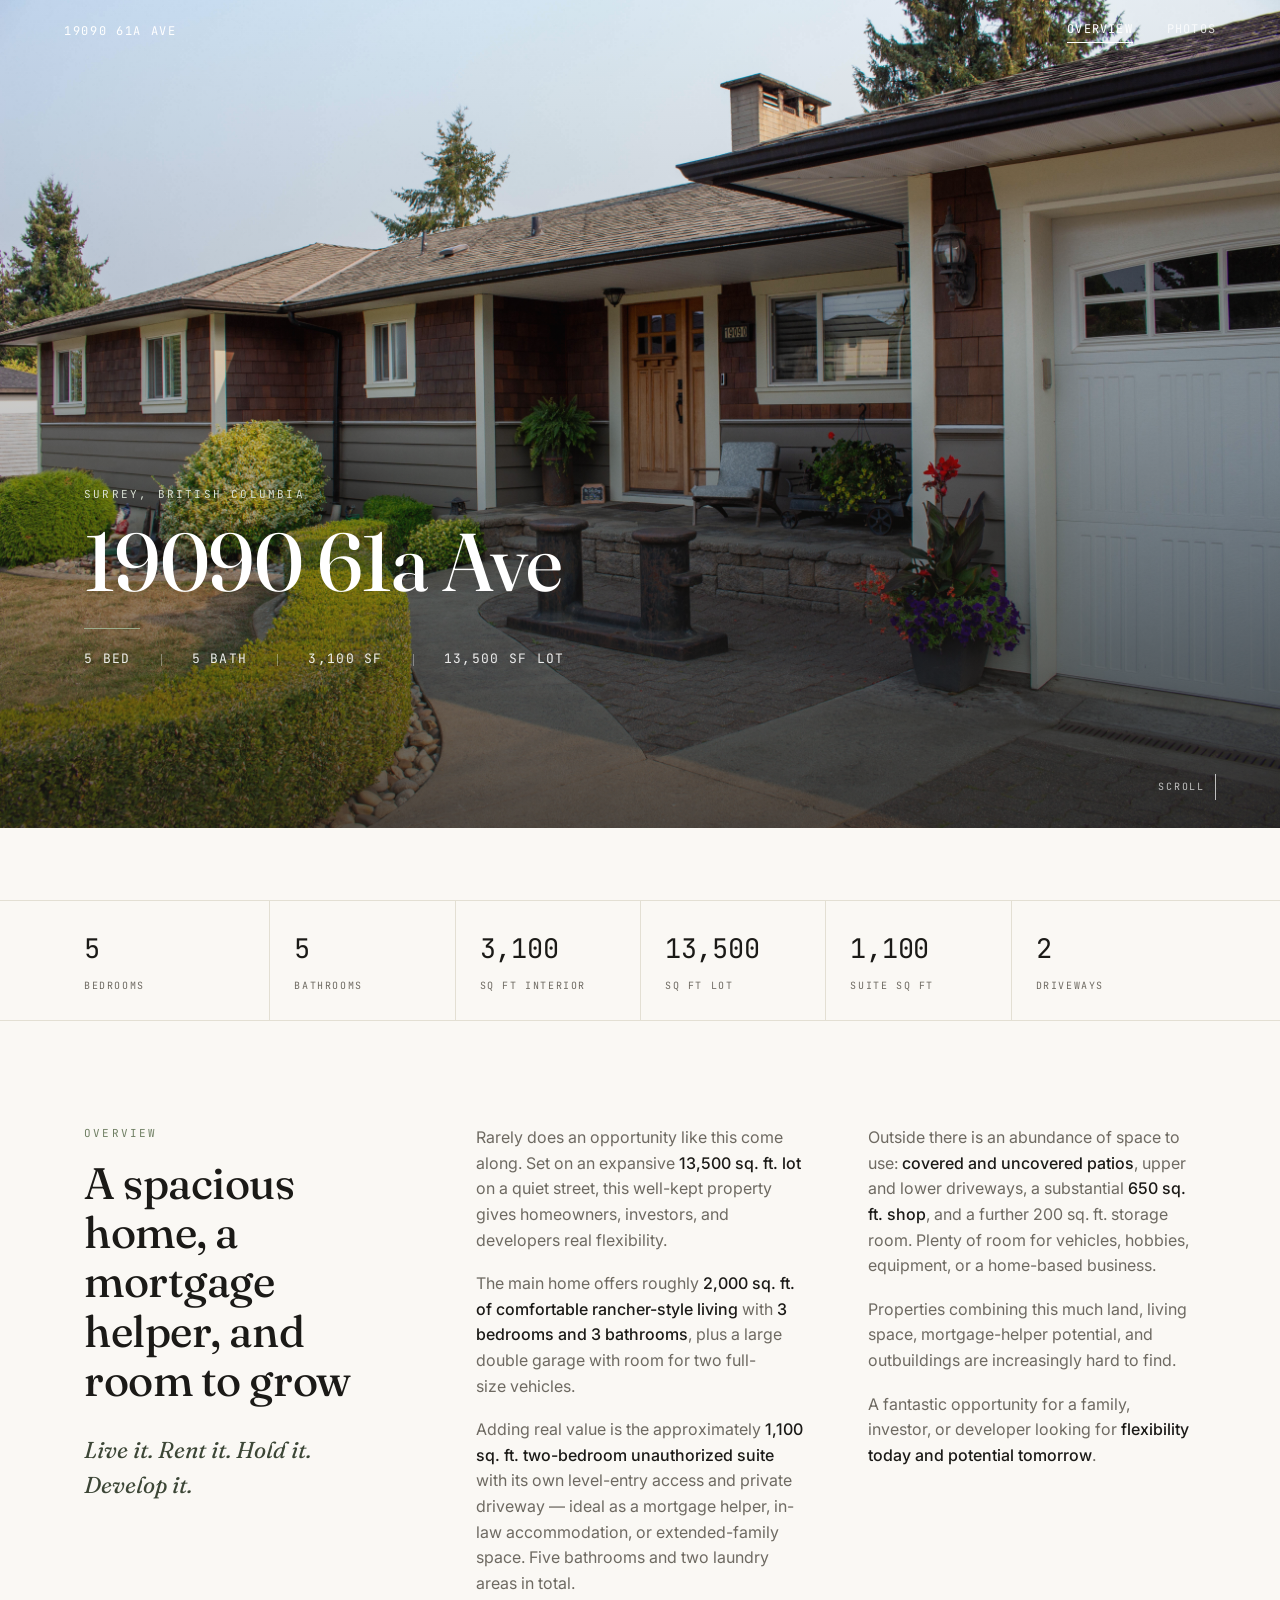
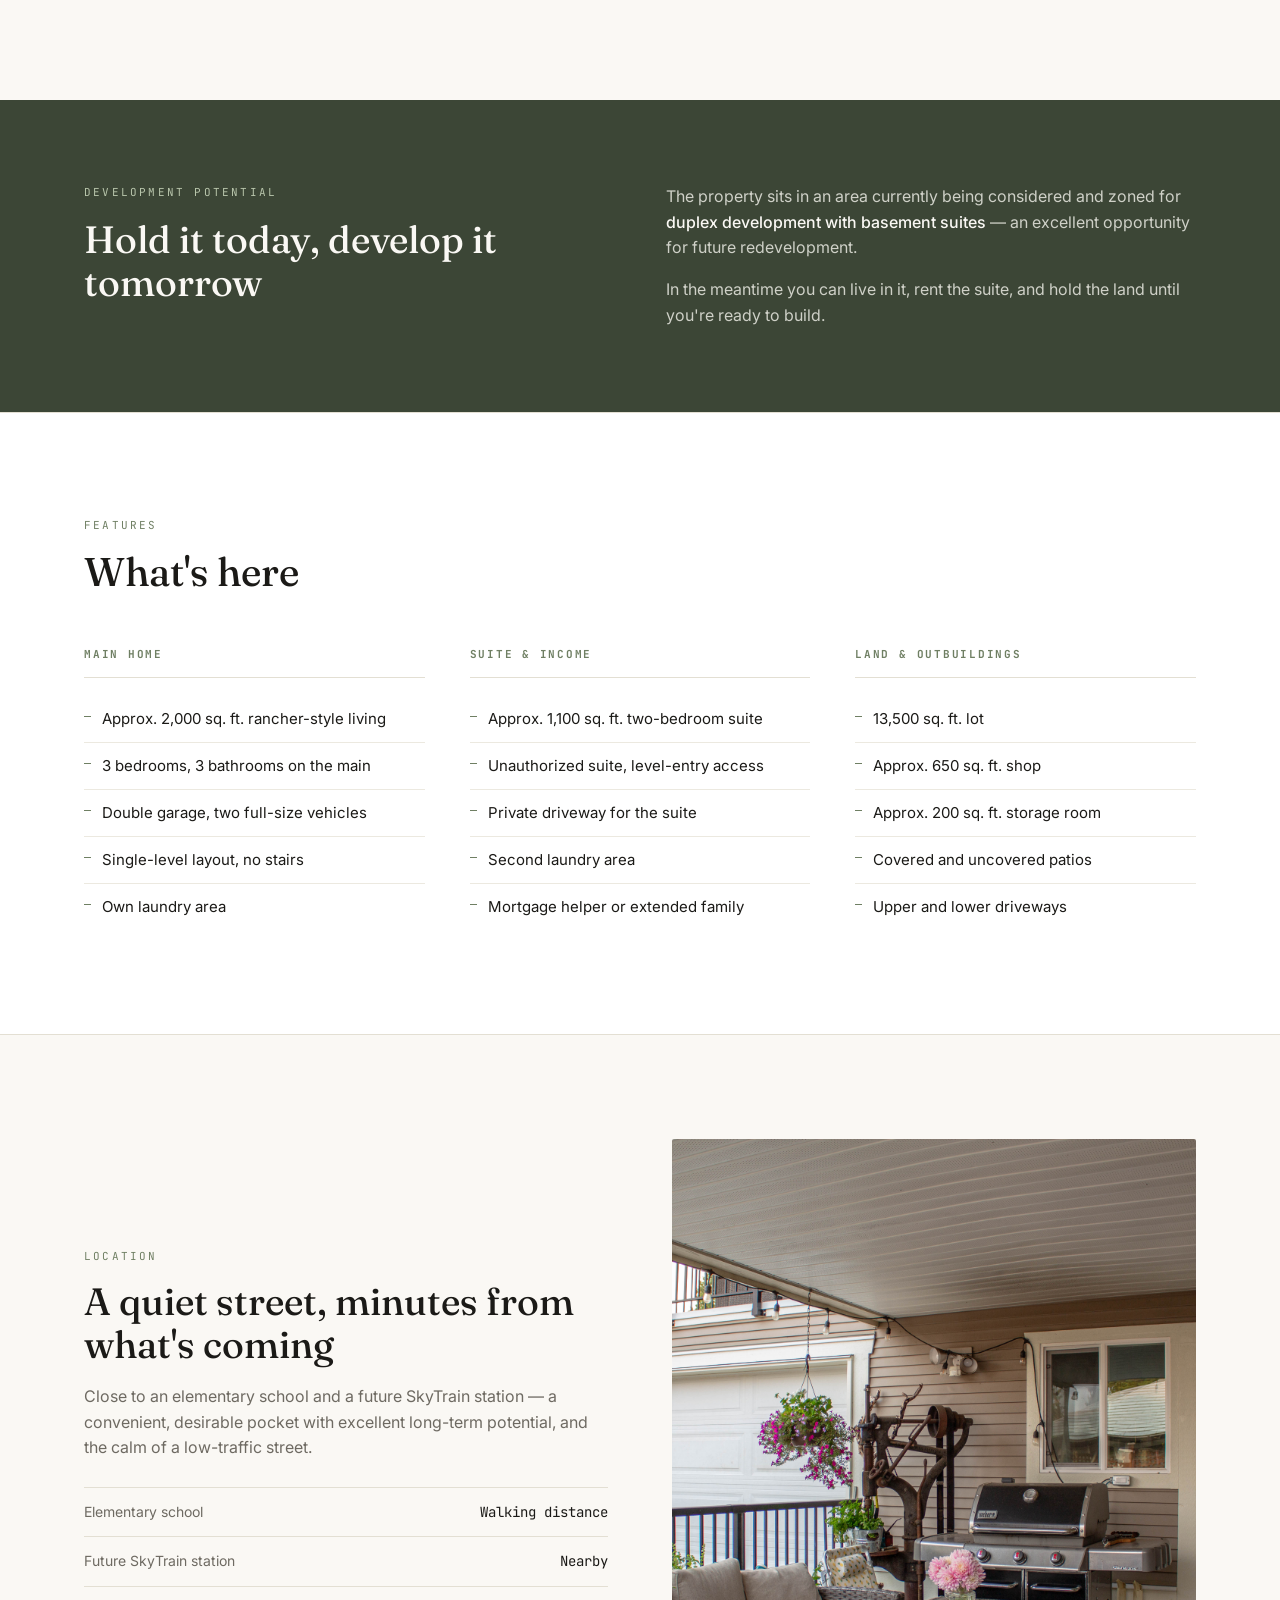
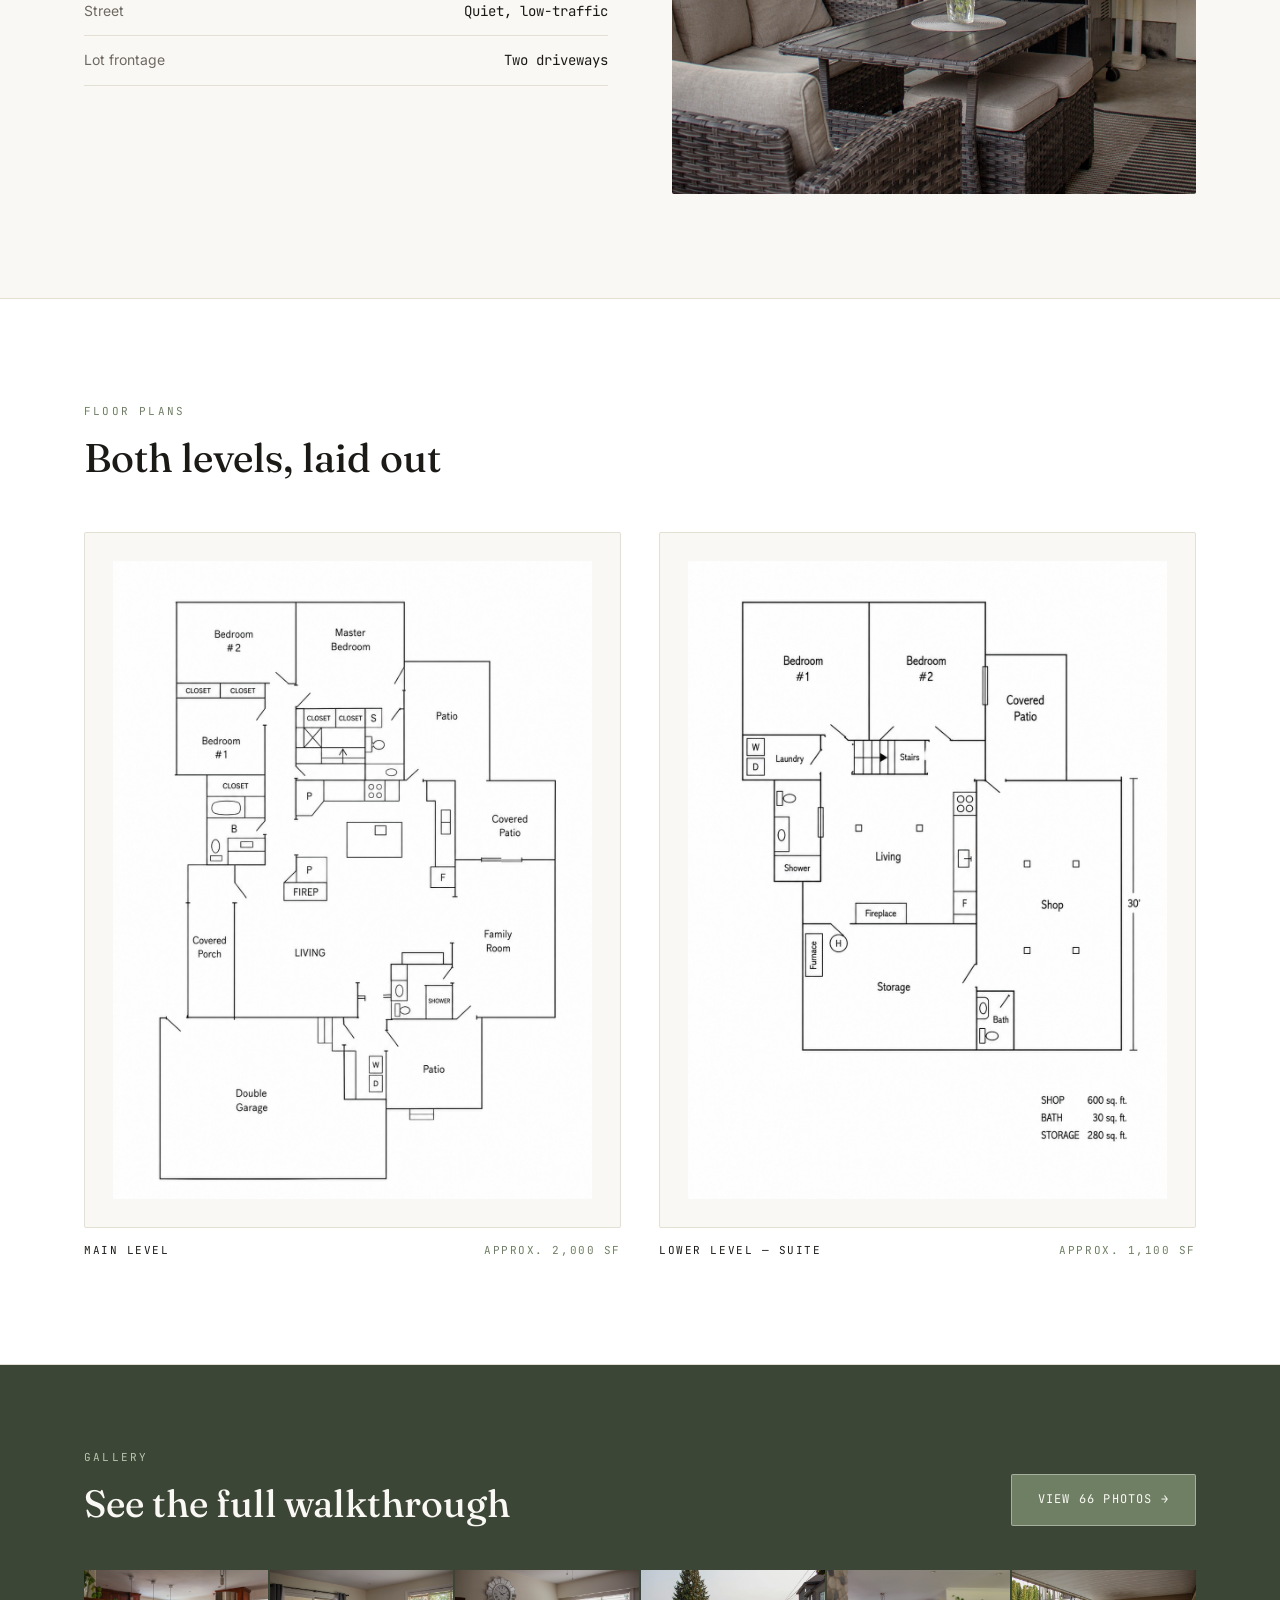
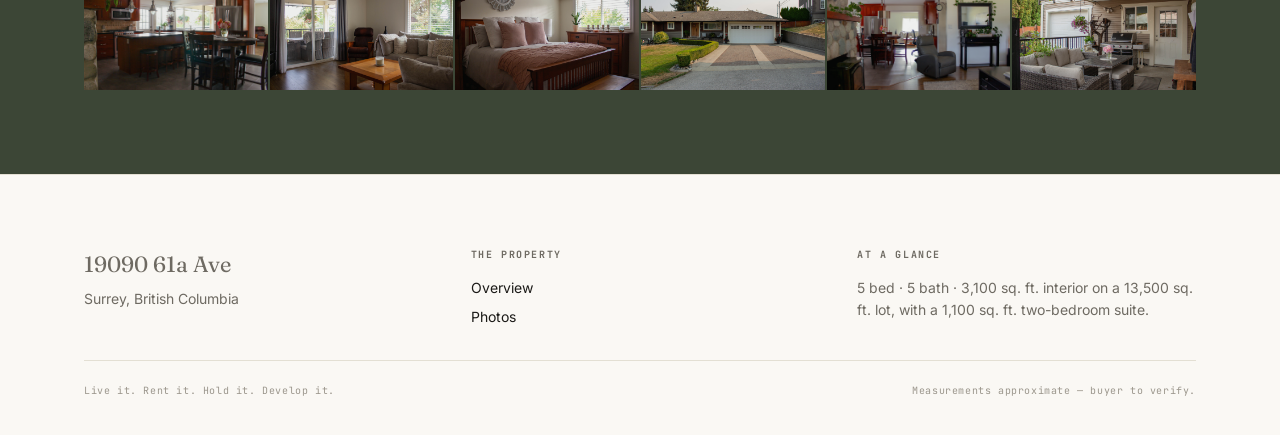
==== index.html @ 5d1fa226 "test" ====
<!doctype html>
<html lang="en">
  <head>
    <meta charset="UTF-8" />
    <meta name="viewport" content="width=device-width, initial-scale=1.0" />
    <title>19090 61a Ave — Surrey, BC</title>
    <meta
      name="description"
      content="Spacious 5 bed, 5 bath home with a 1,100 sq. ft. two-bedroom suite on a 13,500 sq. ft. lot in Surrey, BC."
    />
    <link rel="preconnect" href="https://fonts.googleapis.com" />
    <link rel="preconnect" href="https://fonts.gstatic.com" crossorigin />
    <link
      href="https://fonts.googleapis.com/css2?family=Fraunces:ital,opsz,wght@0,9..144,400;0,9..144,460;0,9..144,500;1,9..144,400&family=Inter:wght@400;500;600&family=JetBrains+Mono:wght@400;500&display=swap"
      rel="stylesheet"
    />
    <link rel="stylesheet" href="styles.css" />
  </head>
  <body>
    <header class="site-header" id="siteHeader">
      <a href="index.html" class="mark">19090 61A Ave</a>
      <nav class="site-nav">
        <a href="index.html" class="current">Overview</a>
        <a href="photos.html">Photos</a>
      </nav>
    </header>

    <section class="hero">
      <img
        src="images/hero.jpg"
        alt="Front exterior of 4128 Aspenwood Terrace at dusk"
      />
      <div class="hero-content">
        <div class="hero-eyebrow">Surrey, British Columbia</div>
        <h1>19090 61a Ave</h1>
        <div class="hero-rule"></div>
        <div class="hero-meta">
          <span>5 Bed</span>
          <span class="rule"></span>
          <span>5 Bath</span>
          <span class="rule"></span>
          <span>3,100 SF</span>
          <span class="rule"></span>
          <span>13,500 SF Lot</span>
        </div>
      </div>
      <div class="hero-scroll">
        <span>Scroll</span><span class="line"></span>
      </div>
    </section>

    <div class="spec-strip">
      <div class="wrap">
        <div class="spec">
          <span class="num">5</span><span class="lbl">Bedrooms</span>
        </div>
        <div class="spec">
          <span class="num">5</span><span class="lbl">Bathrooms</span>
        </div>
        <div class="spec">
          <span class="num">3,100</span
          ><span class="lbl">Sq&nbsp;Ft&nbsp;Interior</span>
        </div>
        <div class="spec">
          <span class="num">13,500</span
          ><span class="lbl">Sq&nbsp;Ft&nbsp;Lot</span>
        </div>
        <div class="spec">
          <span class="num">1,100</span
          ><span class="lbl">Suite&nbsp;Sq&nbsp;Ft</span>
        </div>
        <div class="spec">
          <span class="num">2</span><span class="lbl">Driveways</span>
        </div>
      </div>
    </div>

    <section>
      <div class="wrap">
        <div class="overview-grid">
          <div>
            <div class="eyebrow">Overview</div>
            <h2>A spacious home, a mortgage helper, and room to grow</h2>
            <p class="lede">Live it. Rent it. Hold it. Develop it.</p>
          </div>
          <div>
            <p>
              Rarely does an opportunity like this come along. Set on an
              expansive <strong>13,500 sq. ft. lot</strong> on a quiet street,
              this well-kept property gives homeowners, investors, and
              developers real flexibility.
            </p>
            <p>
              The main home offers roughly
              <strong>2,000 sq. ft. of comfortable rancher-style living</strong>
              with <strong>3 bedrooms and 3 bathrooms</strong>, plus a large
              double garage with room for two full-size vehicles.
            </p>
            <p>
              Adding real value is the approximately
              <strong>1,100 sq. ft. two-bedroom unauthorized suite</strong> with
              its own level-entry access and private driveway — ideal as a
              mortgage helper, in-law accommodation, or extended-family space.
              Five bathrooms and two laundry areas in total.
            </p>
          </div>
          <div>
            <p>
              Outside there is an abundance of space to use:
              <strong>covered and uncovered patios</strong>, upper and lower
              driveways, a substantial <strong>650 sq. ft. shop</strong>, and a
              further 200 sq. ft. storage room. Plenty of room for vehicles,
              hobbies, equipment, or a home-based business.
            </p>
            <p>
              Properties combining this much land, living space, mortgage-helper
              potential, and outbuildings are increasingly hard to find.
            </p>
            <p>
              A fantastic opportunity for a family, investor, or developer
              looking for
              <strong>flexibility today and potential tomorrow</strong>.
            </p>
          </div>
        </div>
      </div>
    </section>

    <section class="band tight">
      <div class="wrap">
        <div class="band-grid">
          <div>
            <div class="eyebrow">Development Potential</div>
            <h2>Hold it today, develop it tomorrow</h2>
          </div>
          <div>
            <p>
              The property sits in an area currently being considered and zoned
              for <strong>duplex development with basement suites</strong> — an
              excellent opportunity for future redevelopment.
            </p>
            <p>
              In the meantime you can live in it, rent the suite, and hold the
              land until you're ready to build.
            </p>
          </div>
        </div>
      </div>
    </section>

    <section class="rule-section">
      <div class="wrap">
        <div class="section-head">
          <div class="eyebrow">Features</div>
          <h2>What's here</h2>
        </div>
        <div class="feature-groups">
          <div class="feature-group">
            <h3>Main Home</h3>
            <ul>
              <li>Approx. 2,000 sq. ft. rancher-style living</li>
              <li>3 bedrooms, 3 bathrooms on the main</li>
              <li>Double garage, two full-size vehicles</li>
              <li>Single-level layout, no stairs</li>
              <li>Own laundry area</li>
            </ul>
          </div>
          <div class="feature-group">
            <h3>Suite &amp; Income</h3>
            <ul>
              <li>Approx. 1,100 sq. ft. two-bedroom suite</li>
              <li>Unauthorized suite, level-entry access</li>
              <li>Private driveway for the suite</li>
              <li>Second laundry area</li>
              <li>Mortgage helper or extended family</li>
            </ul>
          </div>
          <div class="feature-group">
            <h3>Land &amp; Outbuildings</h3>
            <ul>
              <li>13,500 sq. ft. lot</li>
              <li>Approx. 650 sq. ft. shop</li>
              <li>Approx. 200 sq. ft. storage room</li>
              <li>Covered and uncovered patios</li>
              <li>Upper and lower driveways</li>
            </ul>
          </div>
        </div>
      </div>
    </section>

    <section>
      <div class="wrap">
        <div class="location">
          <div>
            <div class="eyebrow">Location</div>
            <h2>A quiet street, minutes from what's coming</h2>
            <p>
              Close to an elementary school and a future SkyTrain station — a
              convenient, desirable pocket with excellent long-term potential,
              and the calm of a low-traffic street.
            </p>
            <div class="location-facts">
              <div class="row">
                <span>Elementary school</span><span>Walking distance</span>
              </div>
              <div class="row">
                <span>Future SkyTrain station</span><span>Nearby</span>
              </div>
              <div class="row">
                <span>Street</span><span>Quiet, low-traffic</span>
              </div>
              <div class="row">
                <span>Lot frontage</span><span>Two driveways</span>
              </div>
            </div>
          </div>
          <div class="location-image">
            <img
              src="images/backyard.jpg"
              alt="Backyard and deck at 4128 Aspenwood Terrace"
            />
          </div>
        </div>
      </div>
    </section>

    <section class="rule-section">
      <div class="wrap">
        <div class="section-head">
          <div class="eyebrow">Floor Plans</div>
          <h2>Both levels, laid out</h2>
        </div>
        <div class="plan-grid">
          <a href="images/main-floor-plan.png" class="plan-card">
            <div class="sheet">
              <img
                src="images/main-floor-plan.png"
                alt="Main Level Floor Plan"
                loading="lazy"
              />
            </div>
            <div class="meta">
              <span>Main Level</span><span>Approx. 2,000 SF</span>
            </div>
          </a>
          <a href="images/lower-floor-plan.png" class="plan-card">
            <div class="sheet">
              <img
                src="images/lower-floor-plan.png"
                alt="Lower Level Floor Plan"
                loading="lazy"
              />
            </div>
            <div class="meta">
              <span>Lower Level — Suite</span><span>Approx. 1,100 SF</span>
            </div>
          </a>
        </div>
      </div>
    </section>

    <section class="band tight">
      <div class="wrap">
        <div class="teaser-head">
          <div>
            <div class="eyebrow">Gallery</div>
            <h2>See the full walkthrough</h2>
          </div>
          <a href="photos.html" class="btn">View 66 Photos →</a>
        </div>
        <div class="teaser-strip">
          <img src="images/kitchen-01.jpg" alt="Kitchen" loading="lazy" />
          <img src="images/living-01.jpg" alt="Living room" loading="lazy" />
          <img
            src="images/primary-bed.jpg"
            alt="Primary bedroom"
            loading="lazy"
          />
          <img src="images/ext-front.jpg" alt="Front exterior" loading="lazy" />
          <img src="images/dining.jpg" alt="Dining area" loading="lazy" />
          <img src="images/backyard.jpg" alt="Backyard" loading="lazy" />
        </div>
      </div>
    </section>

    <footer class="site-footer">
      <div class="wrap">
        <div class="footer-grid">
          <div>
            <p class="addr">19090 61a Ave</p>
            <p>Surrey, British Columbia</p>
          </div>
          <div>
            <h4>The Property</h4>
            <div class="footer-links">
              <a href="index.html">Overview</a>
              <a href="photos.html">Photos</a>
            </div>
          </div>
          <div>
            <h4>At a glance</h4>
            <p>
              5 bed · 5 bath · 3,100 sq. ft. interior on a 13,500 sq. ft. lot,
              with a 1,100 sq. ft. two-bedroom suite.
            </p>
          </div>
        </div>
        <div class="footer-bottom">
          <span>Live it. Rent it. Hold it. Develop it.</span>
          <span>Measurements approximate — buyer to verify.</span>
        </div>
      </div>
    </footer>

    <script src="script.js"></script>
  </body>
</html>
---- styles.css ----
/* ============================================================
   19090 61A AVE — Surrey, BC
   ============================================================ */

:root {
  --stone:      #FAF8F4;
  --paper:      #FFFFFF;
  --ink:        #1B1A17;
  --graphite:   #6E6A62;
  --graphite-2: #9B968C;
  --sage:       #6F7F63;
  --sage-mid:   #9CAE8E;
  --sage-pale:  #B9C6AC;
  --sage-deep:  #3C4636;
  --line:       #E3DFD3;
  --line-soft:  #ECE9E0;

  --display: 'Fraunces', Georgia, 'Times New Roman', serif;
  --body:    'Inter', -apple-system, BlinkMacSystemFont, 'Segoe UI', sans-serif;
  --mono:    'JetBrains Mono', 'SF Mono', Consolas, monospace;

  --max: 1240px;
  --gutter: clamp(24px, 5vw, 64px);
}

* { box-sizing: border-box; }
html { scroll-behavior: smooth; }

@media (prefers-reduced-motion: reduce) {
  html { scroll-behavior: auto; }
  *, *::before, *::after {
    animation-duration: 0.01ms !important;
    animation-iteration-count: 1 !important;
    transition-duration: 0.01ms !important;
    scroll-behavior: auto !important;
  }
}

body {
  margin: 0;
  background: var(--stone);
  color: var(--ink);
  font-family: var(--body);
  font-size: 16px;
  line-height: 1.6;
  -webkit-font-smoothing: antialiased;
}

a { color: var(--sage-deep); }
a:hover { color: var(--sage); }
img { display: block; max-width: 100%; }
strong { font-weight: 500; color: var(--ink); }

:focus-visible { outline: 2px solid var(--sage); outline-offset: 3px; }

.wrap {
  max-width: var(--max);
  margin: 0 auto;
  padding-left: var(--gutter);
  padding-right: var(--gutter);
}

.eyebrow {
  font-family: var(--mono);
  font-size: 11px;
  letter-spacing: 0.2em;
  text-transform: uppercase;
  color: var(--sage);
}

/* ---------------- Header ---------------- */

.site-header {
  position: fixed;
  top: 0; left: 0; right: 0;
  z-index: 100;
  padding: 20px var(--gutter);
  display: flex;
  align-items: center;
  justify-content: space-between;
  gap: 24px;
  background: transparent;
  border-bottom: 1px solid transparent;
  color: var(--paper);
  transition: background-color 0.3s ease, border-color 0.3s ease, color 0.3s ease, padding 0.3s ease;
}

.site-header.is-scrolled,
.site-header.is-solid {
  background: rgba(250, 248, 244, 0.94);
  backdrop-filter: blur(8px);
  border-bottom-color: var(--line);
  color: var(--ink);
  padding-top: 14px;
  padding-bottom: 14px;
}

.site-header .mark,
.site-nav a {
  font-family: var(--mono);
  font-size: 12px;
  letter-spacing: 0.14em;
  text-transform: uppercase;
  text-decoration: none;
  color: inherit;
}

.site-nav {
  display: flex;
  align-items: center;
  gap: clamp(18px, 3vw, 34px);
}

.site-nav a {
  letter-spacing: 0.1em;
  padding-bottom: 3px;
  border-bottom: 1px solid transparent;
  opacity: 0.78;
}

.site-nav a:hover { opacity: 1; }

.site-nav a.current {
  border-bottom-color: currentColor;
  opacity: 1;
}

/* ---------------- Hero ---------------- */

.hero {
  position: relative;
  height: min(92vh, 900px);
  min-height: 560px;
  display: flex;
  align-items: flex-end;
  overflow: hidden;
  background: var(--line-soft);
}

.hero > img {
  position: absolute;
  inset: 0;
  width: 100%;
  height: 100%;
  object-fit: cover;
}

.hero::after {
  content: "";
  position: absolute;
  inset: 0;
  background: linear-gradient(180deg, rgba(27,26,23,0.04) 0%, rgba(27,26,23,0.16) 42%, rgba(27,26,23,0.74) 100%);
}

.hero-content {
  position: relative;
  z-index: 2;
  width: 100%;
  max-width: var(--max);
  margin: 0 auto;
  padding: 0 var(--gutter) clamp(44px, 6vh, 72px);
  color: var(--paper);
  display: flex;
  flex-direction: column;
  align-items: flex-start;
}

.hero-eyebrow {
  font-family: var(--mono);
  font-size: 11px;
  letter-spacing: 0.2em;
  text-transform: uppercase;
  color: #D7DED1;
  margin-bottom: 18px;
}

.hero h1 {
  font-family: var(--display);
  font-weight: 460;
  font-size: clamp(40px, 6.4vw, 82px);
  line-height: 0.98;
  letter-spacing: -0.015em;
  margin: 0;
  max-width: 14ch;
  text-wrap: balance;
}

.hero-rule {
  width: 56px;
  height: 1px;
  background: var(--sage-mid);
  margin: 26px 0 20px;
}

.hero-meta {
  display: flex;
  flex-wrap: wrap;
  align-items: center;
  gap: clamp(16px, 2.4vw, 30px);
  font-family: var(--mono);
  font-size: 13px;
  letter-spacing: 0.1em;
  text-transform: uppercase;
  color: rgba(255,255,255,0.9);
}

.hero-meta .rule {
  width: 1px;
  height: 12px;
  background: rgba(255,255,255,0.35);
}

.hero-scroll {
  position: absolute;
  right: var(--gutter);
  bottom: 28px;
  z-index: 2;
  color: var(--paper);
  opacity: 0.7;
  font-family: var(--mono);
  font-size: 10px;
  letter-spacing: 0.18em;
  text-transform: uppercase;
  display: flex;
  align-items: center;
  gap: 10px;
}

.hero-scroll .line {
  width: 1px;
  height: 26px;
  background: currentColor;
  animation: dropline 2.2s ease-in-out infinite;
}

@keyframes dropline {
  0%   { transform: scaleY(0); transform-origin: top; }
  50%  { transform: scaleY(1); transform-origin: top; }
  51%  { transform: scaleY(1); transform-origin: bottom; }
  100% { transform: scaleY(0); transform-origin: bottom; }
}

/* ---------------- Spec strip ---------------- */

.spec-strip {
  border-top: 1px solid var(--line);
  border-bottom: 1px solid var(--line);
  background: var(--stone);
  margin-top: clamp(40px, 6vw, 72px);
}

.spec-strip .wrap {
  display: grid;
  grid-template-columns: repeat(6, 1fr);
}

.spec {
  padding: 26px 24px;
  border-left: 1px solid var(--line);
}

.spec:first-child { padding-left: 0; border-left: none; }

.spec .num {
  display: block;
  font-family: var(--mono);
  font-size: clamp(21px, 2.4vw, 27px);
  letter-spacing: -0.01em;
}

.spec .lbl {
  display: block;
  font-family: var(--mono);
  font-size: 10px;
  letter-spacing: 0.16em;
  text-transform: uppercase;
  color: var(--graphite);
  margin-top: 8px;
}

/* ---------------- Sections ---------------- */

section { padding: clamp(64px, 9vw, 104px) 0; }
section.tight { padding: clamp(56px, 7vw, 84px) 0; }

.rule-section {
  background: var(--paper);
  border-top: 1px solid var(--line);
  border-bottom: 1px solid var(--line);
}

.section-head { margin-bottom: clamp(32px, 4vw, 52px); }

.section-head h2 {
  font-family: var(--display);
  font-weight: 460;
  font-size: clamp(26px, 3.2vw, 40px);
  line-height: 1.14;
  margin: 14px 0 0;
  max-width: 22ch;
  text-wrap: balance;
}

/* Overview */

.overview-grid {
  display: grid;
  grid-template-columns: repeat(3, 1fr);
  gap: clamp(32px, 5vw, 72px);
}

.overview-grid h2 {
  font-family: var(--display);
  font-weight: 460;
  font-size: clamp(28px, 3.6vw, 44px);
  line-height: 1.12;
  letter-spacing: -0.01em;
  margin: 16px 0 0;
  max-width: 20ch;
  text-wrap: balance;
}

.overview-grid p {
  color: var(--graphite);
  margin: 0 0 18px;
  text-wrap: pretty;
}

.overview-grid p:last-child { margin-bottom: 0; }

.overview-grid .lede {
  font-family: var(--display);
  font-style: italic;
  font-weight: 400;
  font-size: clamp(19px, 2.1vw, 23px);
  line-height: 1.5;
  color: var(--sage-deep);
  margin: 28px 0 0;
  max-width: 26ch;
}

/* Dark band (development potential / gallery teaser) */

.band {
  background: var(--sage-deep);
  color: #EFEFE8;
}

.band .eyebrow { color: var(--sage-pale); }

.band h2 {
  font-family: var(--display);
  font-weight: 460;
  font-size: clamp(26px, 3.2vw, 38px);
  line-height: 1.14;
  margin: 16px 0 0;
  max-width: 20ch;
  color: var(--stone);
}

.band p {
  margin: 0 0 16px;
  color: rgba(239,239,232,0.82);
  text-wrap: pretty;
}

.band p:last-child { margin-bottom: 0; }

.band strong { color: var(--stone); }

.band-grid {
  display: grid;
  grid-template-columns: repeat(2, 1fr);
  gap: clamp(28px, 4vw, 64px);
  align-items: start;
}

/* Features */

.feature-groups {
  display: grid;
  grid-template-columns: repeat(3, 1fr);
  gap: clamp(28px, 3.5vw, 52px);
}

.feature-group h3 {
  font-family: var(--mono);
  font-size: 11px;
  letter-spacing: 0.16em;
  text-transform: uppercase;
  color: var(--sage);
  margin: 0 0 18px;
  padding-bottom: 14px;
  border-bottom: 1px solid var(--line);
}

.feature-group ul { list-style: none; margin: 0; padding: 0; }

.feature-group li {
  position: relative;
  padding: 11px 0 11px 18px;
  border-bottom: 1px solid var(--line-soft);
  font-size: 15px;
}

.feature-group li:last-child { border-bottom: none; }

.feature-group li::before {
  content: "";
  position: absolute;
  left: 0;
  top: 20px;
  width: 7px;
  height: 1px;
  background: var(--sage);
}

/* Location */

.location {
  display: grid;
  grid-template-columns: repeat(2, 1fr);
  gap: clamp(32px, 5vw, 64px);
  align-items: center;
}

.location h2 {
  font-family: var(--display);
  font-weight: 460;
  font-size: clamp(26px, 3.2vw, 38px);
  line-height: 1.14;
  margin: 14px 0 18px;
  max-width: 22ch;
}

.location p { color: var(--graphite); margin: 0; text-wrap: pretty; }

.location-facts {
  border-top: 1px solid var(--line);
  margin-top: 26px;
}

.location-facts .row {
  display: flex;
  justify-content: space-between;
  gap: 16px;
  padding: 13px 0;
  border-bottom: 1px solid var(--line);
  font-size: 14px;
}

.location-facts .row span:first-child { color: var(--graphite); }
.location-facts .row span:last-child { font-family: var(--mono); }

.location-image {
  aspect-ratio: 4 / 5;
  overflow: hidden;
  border-radius: 2px;
  background: var(--line-soft);
}

.location-image img { width: 100%; height: 100%; object-fit: cover; }

.map-block {
  margin-top: clamp(32px, 4vw, 56px);
  border: 1px solid var(--line);
  border-radius: 2px;
  overflow: hidden;
  background: var(--line-soft);
}

.map-block .map-frame { aspect-ratio: 21 / 9; }
.map-block img { width: 100%; height: 100%; object-fit: cover; }

.map-block .cap {
  background: var(--stone);
  border-top: 1px solid var(--line);
  padding: 14px 18px;
  font-family: var(--mono);
  font-size: 10px;
  letter-spacing: 0.16em;
  text-transform: uppercase;
  color: var(--graphite);
}

/* Floor plans */

.plan-grid {
  display: grid;
  grid-template-columns: repeat(2, 1fr);
  gap: clamp(20px, 3vw, 40px);
}

.plan-card { text-decoration: none; color: inherit; display: block; }

.plan-card .sheet {
  border: 1px solid var(--line);
  border-radius: 2px;
  background: var(--stone);
  padding: clamp(16px, 2.5vw, 28px);
  transition: border-color 0.2s ease;
}

.plan-card:hover .sheet { border-color: var(--sage); }

.plan-card .meta {
  display: flex;
  justify-content: space-between;
  align-items: baseline;
  gap: 12px;
  margin-top: 14px;
  font-family: var(--mono);
  font-size: 11px;
  letter-spacing: 0.14em;
  text-transform: uppercase;
}

.plan-card .meta span:last-child { color: var(--sage); }

/* Gallery teaser */

.teaser-head {
  display: flex;
  justify-content: space-between;
  align-items: flex-end;
  gap: 32px;
  flex-wrap: wrap;
}

.btn {
  display: inline-flex;
  align-items: center;
  gap: 10px;
  font-family: var(--mono);
  font-size: 12px;
  letter-spacing: 0.1em;
  text-transform: uppercase;
  text-decoration: none;
  color: var(--stone);
  background: var(--sage);
  padding: 15px 26px;
  border-radius: 2px;
  border: 1px solid rgba(250,248,244,0.4);
  transition: background-color 0.2s ease;
  white-space: nowrap;
}

.btn:hover { background: transparent; color: var(--stone); }

.teaser-strip {
  display: grid;
  grid-template-columns: repeat(6, 1fr);
  gap: 2px;
  margin-top: clamp(28px, 4vw, 44px);
}

.teaser-strip img {
  width: 100%;
  height: 120px;
  object-fit: cover;
  opacity: 0.92;
  background: #2F3A2A;
}

/* ---------------- Footer ---------------- */

.site-footer { padding: clamp(48px, 6vw, 72px) 0 36px; border-top: 1px solid var(--line); }

.footer-grid {
  display: grid;
  grid-template-columns: repeat(3, 1fr);
  gap: clamp(24px, 4vw, 48px);
  padding-bottom: 32px;
}

.footer-grid .addr {
  font-family: var(--display);
  font-size: 22px;
  margin: 0 0 6px;
}

.footer-grid h4 {
  font-family: var(--mono);
  font-size: 10px;
  letter-spacing: 0.16em;
  text-transform: uppercase;
  color: var(--graphite);
  margin: 0 0 14px;
}

.footer-grid p { margin: 0; color: var(--graphite); font-size: 14px; text-wrap: pretty; }

.footer-links { display: flex; flex-direction: column; gap: 7px; font-size: 14px; }
.footer-links a { text-decoration: none; color: var(--ink); }
.footer-links a:hover { color: var(--sage); }

.footer-bottom {
  padding-top: 22px;
  border-top: 1px solid var(--line);
  display: flex;
  justify-content: space-between;
  flex-wrap: wrap;
  gap: 8px;
  font-family: var(--mono);
  font-size: 10px;
  letter-spacing: 0.06em;
  color: var(--graphite-2);
}

/* ============================================================
   Photos page
   ============================================================ */

.photos-hero {
  padding: clamp(120px, 15vh, 168px) 0 clamp(28px, 4vw, 40px);
  border-bottom: 1px solid var(--line);
}

.photos-hero h1 {
  font-family: var(--display);
  font-weight: 460;
  font-size: clamp(30px, 4.4vw, 50px);
  line-height: 1.04;
  letter-spacing: -0.015em;
  margin: 14px 0 0;
}

.photos-hero .count {
  font-family: var(--mono);
  font-size: 12px;
  letter-spacing: 0.1em;
  text-transform: uppercase;
  color: var(--graphite);
  margin-top: 12px;
}

.filter-bar {
  position: sticky;
  top: 49px;
  z-index: 60;
  background: rgba(250, 248, 244, 0.94);
  backdrop-filter: blur(8px);
  border-bottom: 1px solid var(--line);
}

.filters {
  display: flex;
  gap: 10px;
  flex-wrap: wrap;
  padding: 18px 0;
}

.filter-btn {
  display: inline-flex;
  gap: 8px;
  font-family: var(--mono);
  font-size: 11px;
  letter-spacing: 0.12em;
  text-transform: uppercase;
  background: none;
  border: 1px solid var(--line);
  color: var(--graphite);
  padding: 10px 16px;
  border-radius: 2px;
  cursor: pointer;
  transition: all 0.15s ease;
}

.filter-btn span { opacity: 0.55; }
.filter-btn:hover { border-color: var(--sage); color: var(--ink); }

.filter-btn.active {
  background: var(--sage);
  border-color: var(--sage);
  color: var(--stone);
}

.gallery { padding: clamp(28px, 4vw, 44px) 0 clamp(72px, 10vw, 110px); }

.gallery-grid {
  display: grid;
  grid-template-columns: repeat(4, 1fr);
  grid-auto-rows: 220px;
  grid-auto-flow: dense;
  gap: 6px;
}

.gallery-item {
  position: relative;
  overflow: hidden;
  cursor: zoom-in;
  background: var(--line-soft);
  display: block;
}

.gallery-item.span-2-1 { grid-column: span 2; }
.gallery-item.span-2-2 { grid-column: span 2; grid-row: span 2; }

.gallery-item img {
  width: 100%;
  height: 100%;
  object-fit: cover;
  transition: transform 0.5s ease;
}

.gallery-item:hover img { transform: scale(1.045); }

.gallery-item .cap {
  position: absolute;
  left: 0; right: 0; bottom: 0;
  padding: 14px 16px;
  font-family: var(--mono);
  font-size: 10px;
  letter-spacing: 0.1em;
  text-transform: uppercase;
  color: #F4F2EC;
  background: linear-gradient(0deg, rgba(27,26,23,0.66), rgba(27,26,23,0));
  opacity: 0;
  transition: opacity 0.25s ease;
}

.gallery-item:hover .cap { opacity: 1; }
.gallery-item.is-hidden { display: none; }

/* Lightbox */

.lightbox {
  position: fixed;
  inset: 0;
  z-index: 200;
  background: rgba(27, 26, 23, 0.96);
  display: none;
  align-items: center;
  justify-content: center;
  padding: clamp(20px, 5vw, 56px);
}

.lightbox.open { display: flex; }

.lightbox img {
  max-width: min(1100px, 100%);
  max-height: 78vh;
  object-fit: contain;
}

.lightbox-cap {
  position: absolute;
  bottom: 30px;
  left: 0; right: 0;
  text-align: center;
  font-family: var(--mono);
  font-size: 11px;
  letter-spacing: 0.12em;
  text-transform: uppercase;
  color: #D7D3C7;
  pointer-events: none;
}

.lightbox-cap .counter { opacity: 0.5; }

.lightbox-close,
.lightbox-prev,
.lightbox-next {
  position: absolute;
  background: none;
  border: 1px solid rgba(255,255,255,0.25);
  color: #F4F2EC;
  cursor: pointer;
  border-radius: 2px;
  font-family: var(--mono);
}

.lightbox-close {
  top: 22px;
  right: var(--gutter);
  padding: 10px 14px;
  font-size: 11px;
  letter-spacing: 0.1em;
  text-transform: uppercase;
}

.lightbox-prev,
.lightbox-next {
  top: 50%;
  transform: translateY(-50%);
  padding: 12px 15px;
  font-size: 14px;
}

.lightbox-prev { left: clamp(12px, 3vw, 40px); }
.lightbox-next { right: clamp(12px, 3vw, 40px); }

.lightbox-close:hover,
.lightbox-prev:hover,
.lightbox-next:hover { border-color: var(--sage); color: var(--sage-mid); }

/* ---------------- Responsive ---------------- */

@media (max-width: 1000px) {
  .overview-grid { grid-template-columns: repeat(2, 1fr); }
  .spec-strip .wrap { grid-template-columns: repeat(3, 1fr); }
  .spec { border-top: 1px solid var(--line); }
  .spec:nth-child(-n+3) { border-top: none; }
  .spec:nth-child(3n+1) { border-left: none; padding-left: 0; }
  .gallery-grid { grid-template-columns: repeat(3, 1fr); grid-auto-rows: 200px; }
}

@media (max-width: 760px) {
  .overview-grid,
  .band-grid,
  .location,
  .feature-groups,
  .plan-grid,
  .footer-grid { grid-template-columns: 1fr; }
  .overview-grid { gap: 28px; }
  .location-image { order: -1; aspect-ratio: 16 / 10; }
  .teaser-strip { grid-template-columns: repeat(3, 1fr); }
  .gallery-grid { grid-template-columns: repeat(2, 1fr); grid-auto-rows: 170px; }
  .gallery-item.span-2-2 { grid-row: span 1; }
  .gallery-item .cap { opacity: 1; }
  .hero { height: 82vh; }
}

@media (max-width: 520px) {
  .spec-strip .wrap { grid-template-columns: repeat(2, 1fr); }
  .spec { padding: 20px 16px; }
  .spec:nth-child(3n+1) { border-left: 1px solid var(--line); padding-left: 16px; }
  .spec:nth-child(2n+1) { border-left: none; padding-left: 0; }
  .spec:nth-child(-n+2) { border-top: none; }
  .spec:nth-child(3) { border-top: 1px solid var(--line); }
  .gallery-grid { grid-auto-rows: 140px; }
  .hero-scroll { display: none; }
}
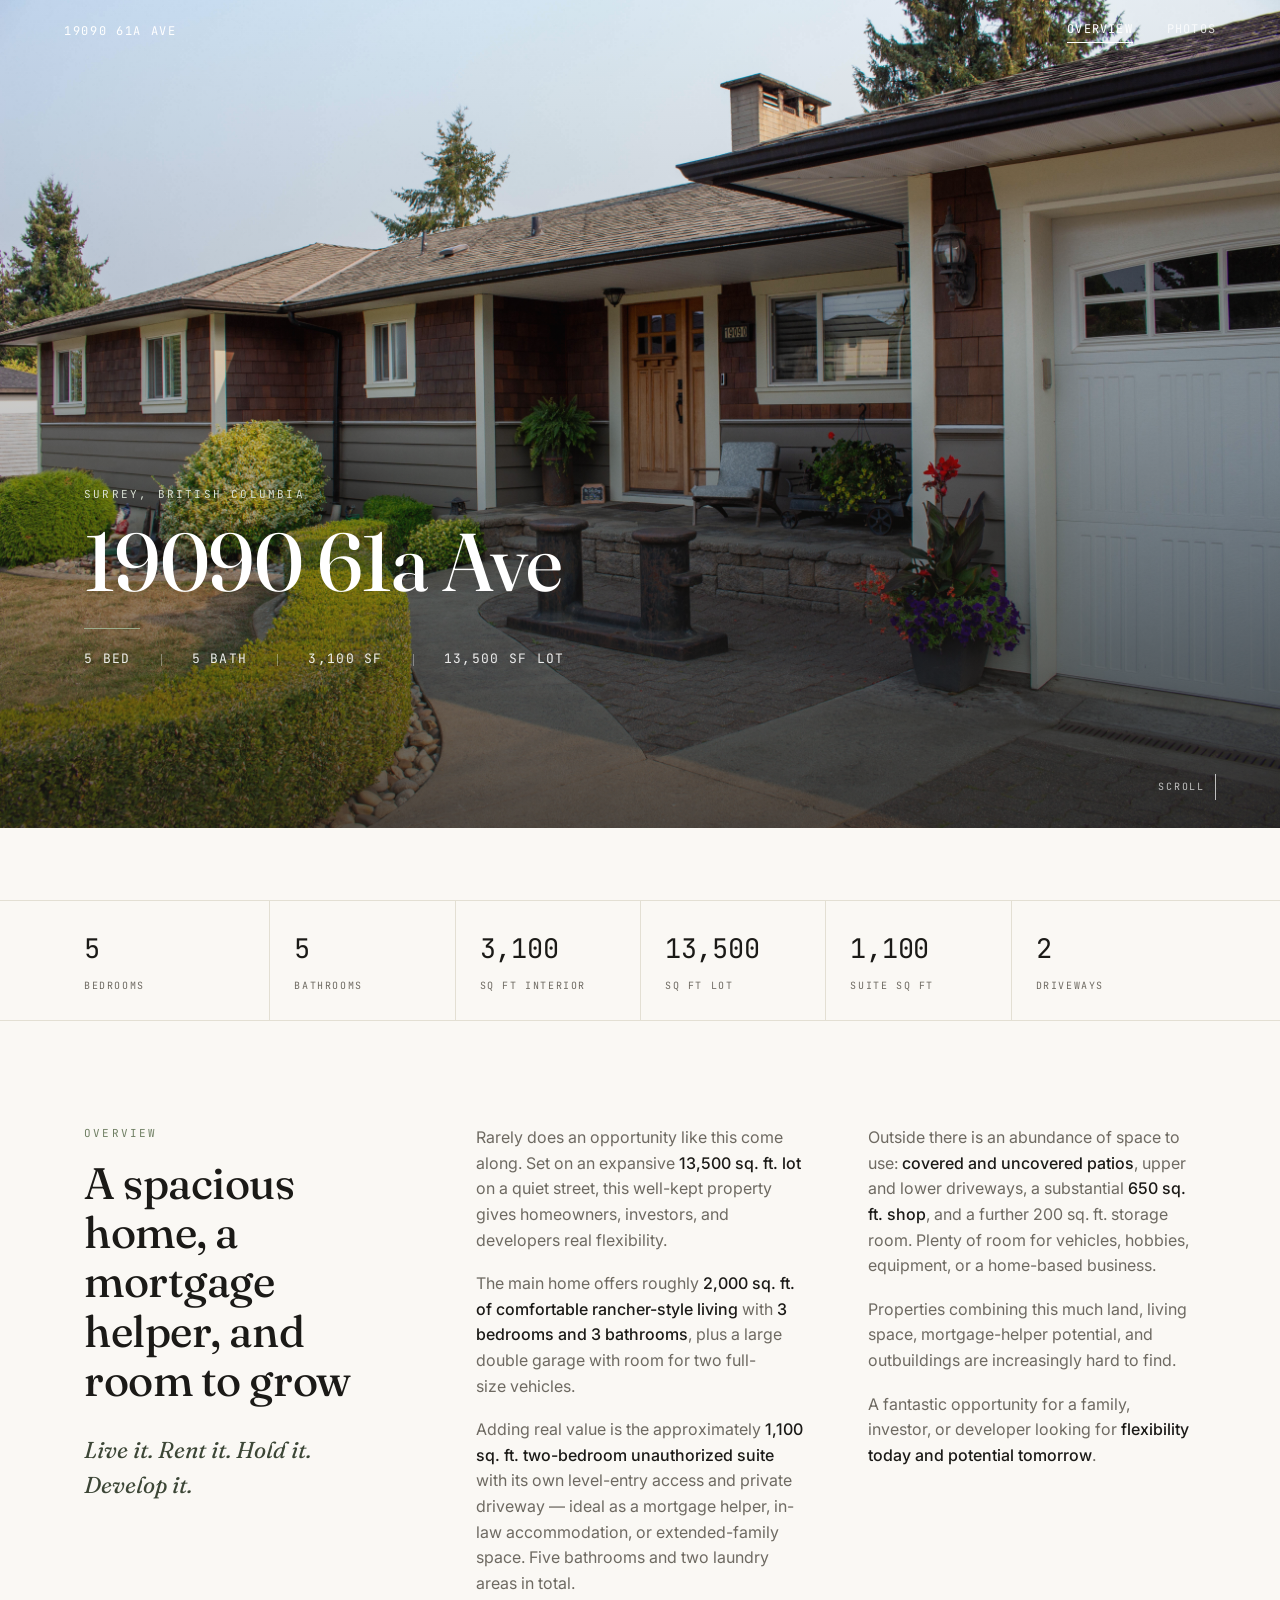
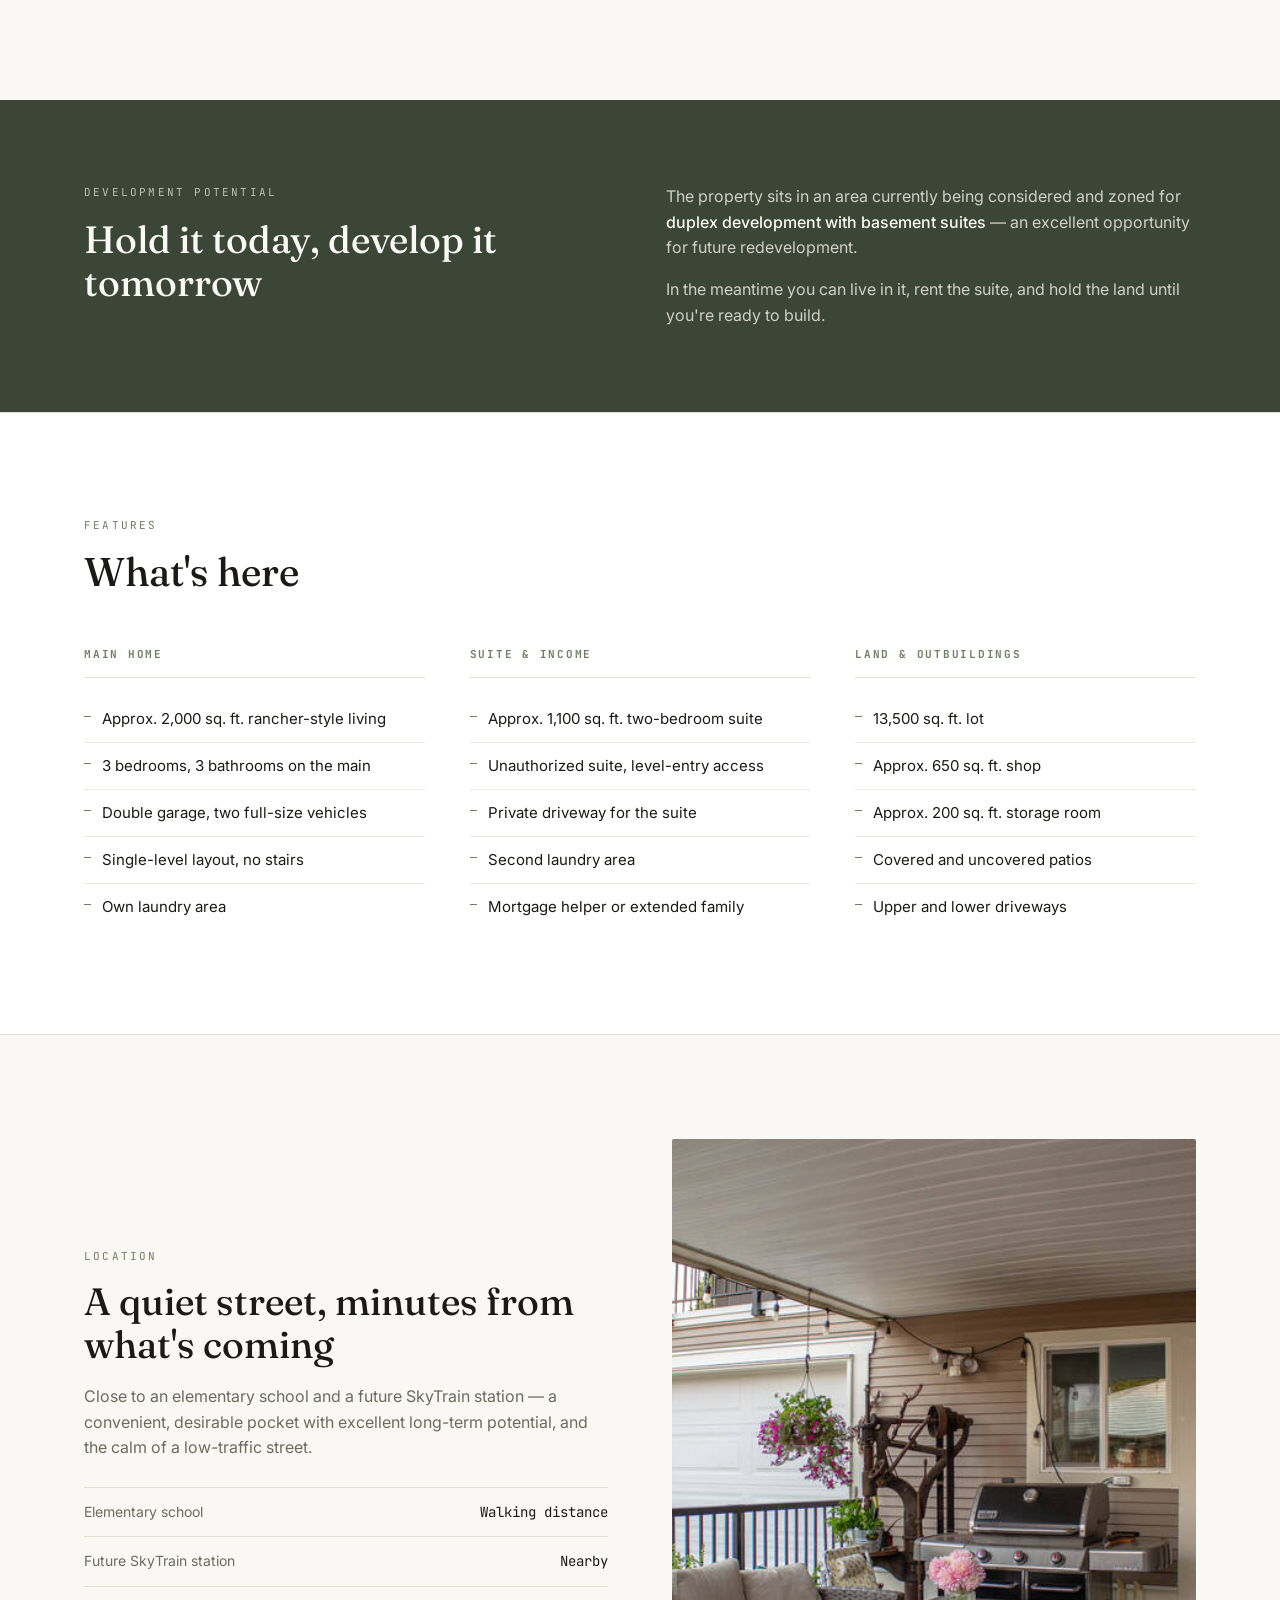
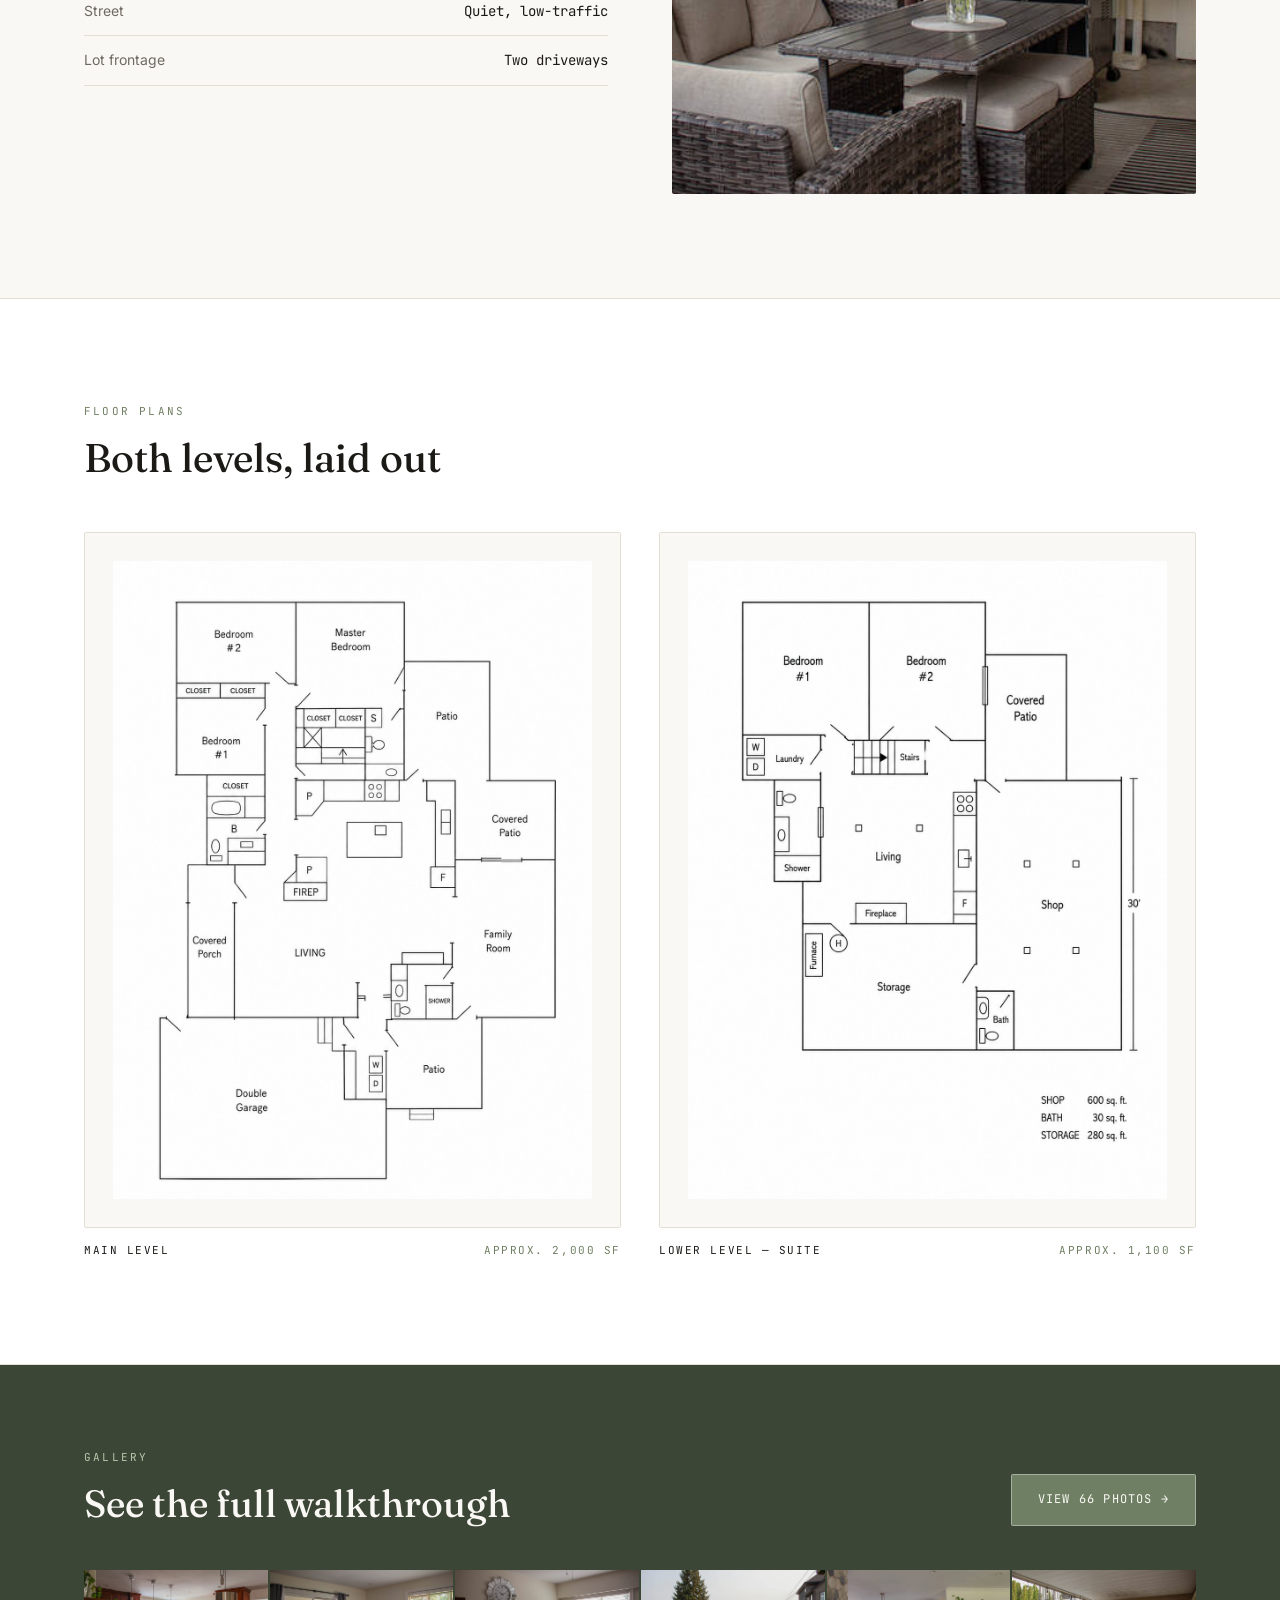
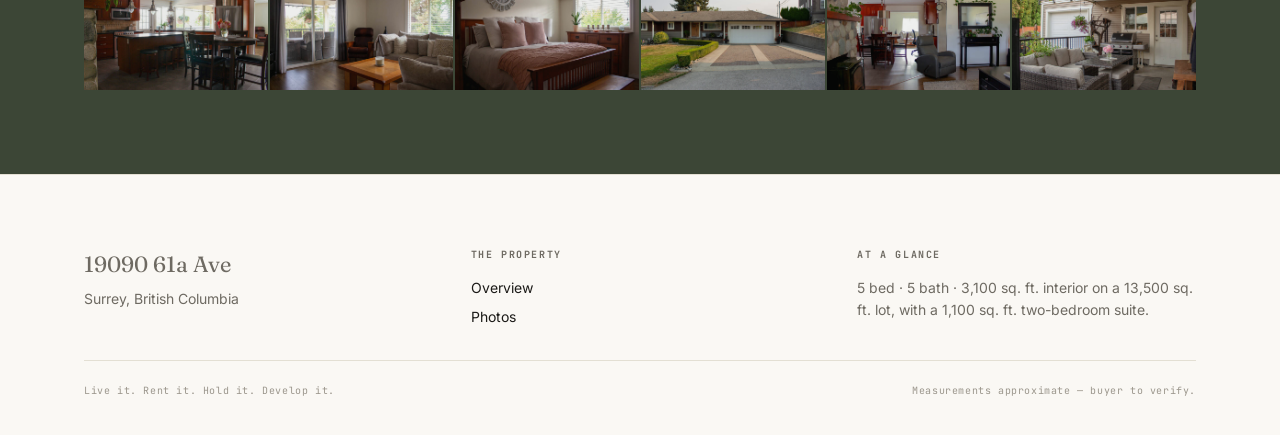
==== commit 6425fdcf: "test" ====
--- a/index.html
+++ b/index.html
@@ -15,6 +15,12 @@
       rel="stylesheet"
     />
     <link rel="stylesheet" href="styles.css" />
+    <link
+      rel="preload"
+      as="image"
+      href="images/hero.jpg"
+      fetchpriority="high"
+    />
   </head>
   <body>
     <header class="site-header" id="siteHeader">
@@ -29,6 +35,8 @@
       <img
         src="images/hero.jpg"
         alt="Front exterior of 4128 Aspenwood Terrace at dusk"
+        fetchpriority="high"
+        decoding="async"
       />
       <div class="hero-content">
         <div class="hero-eyebrow">Surrey, British Columbia</div>
@@ -217,7 +225,8 @@
           </div>
           <div class="location-image">
             <img
-              src="images/backyard.jpg"
+              src="images/thumbs/backyard.jpg"
+              data-full="images/backyard.jpg"
               alt="Backyard and deck at 4128 Aspenwood Terrace"
             />
           </div>
@@ -231,25 +240,35 @@
           <div class="eyebrow">Floor Plans</div>
           <h2>Both levels, laid out</h2>
         </div>
-        <div class="plan-grid">
-          <a href="images/main-floor-plan.png" class="plan-card">
+        <div class="plan-grid" data-lightbox="single">
+          <a
+            href="images/main-floor-plan.png"
+            class="plan-card"
+            data-caption="Main Level Floor Plan"
+          >
             <div class="sheet">
               <img
                 src="images/main-floor-plan.png"
                 alt="Main Level Floor Plan"
                 loading="lazy"
+                decoding="async"
               />
             </div>
             <div class="meta">
               <span>Main Level</span><span>Approx. 2,000 SF</span>
             </div>
           </a>
-          <a href="images/lower-floor-plan.png" class="plan-card">
+          <a
+            href="images/lower-floor-plan.png"
+            class="plan-card"
+            data-caption="Lower Level Floor Plan"
+          >
             <div class="sheet">
               <img
                 src="images/lower-floor-plan.png"
                 alt="Lower Level Floor Plan"
                 loading="lazy"
+                decoding="async"
               />
             </div>
             <div class="meta">
@@ -270,19 +289,61 @@
           <a href="photos.html" class="btn">View 66 Photos →</a>
         </div>
         <div class="teaser-strip">
-          <img src="images/kitchen-01.jpg" alt="Kitchen" loading="lazy" />
-          <img src="images/living-01.jpg" alt="Living room" loading="lazy" />
-          <img
-            src="images/primary-bed.jpg"
+          <img
+            src="images/thumbs/kitchen-01.jpg"
+            data-full="images/kitchen-01.jpg"
+            alt="Kitchen"
+            loading="lazy"
+            decoding="async"
+          />
+          <img
+            src="images/thumbs/living-01.jpg"
+            data-full="images/living-01.jpg"
+            alt="Living room"
+            loading="lazy"
+            decoding="async"
+          />
+          <img
+            src="images/thumbs/primary-bed.jpg"
+            data-full="images/primary-bed.jpg"
             alt="Primary bedroom"
             loading="lazy"
-          />
-          <img src="images/ext-front.jpg" alt="Front exterior" loading="lazy" />
-          <img src="images/dining.jpg" alt="Dining area" loading="lazy" />
-          <img src="images/backyard.jpg" alt="Backyard" loading="lazy" />
-        </div>
-      </div>
-    </section>
+            decoding="async"
+          />
+          <img
+            src="images/thumbs/ext-front.jpg"
+            data-full="images/ext-front.jpg"
+            alt="Front exterior"
+            loading="lazy"
+            decoding="async"
+          />
+          <img
+            src="images/thumbs/dining.jpg"
+            data-full="images/dining.jpg"
+            alt="Dining area"
+            loading="lazy"
+            decoding="async"
+          />
+          <img
+            src="images/thumbs/backyard.jpg"
+            data-full="images/backyard.jpg"
+            alt="Backyard"
+            loading="lazy"
+            decoding="async"
+          />
+        </div>
+      </div>
+    </section>
+
+    <div class="lightbox" id="lightbox">
+      <button class="lightbox-close" id="lbClose" aria-label="Close">
+        Close ✕
+      </button>
+      <button class="lightbox-prev" id="lbPrev" aria-label="Previous">←</button>
+      <img id="lbImage" src="" alt="" />
+      <button class="lightbox-next" id="lbNext" aria-label="Next">→</button>
+      <div class="lightbox-cap" id="lbCap"></div>
+    </div>
 
     <footer class="site-footer">
       <div class="wrap">
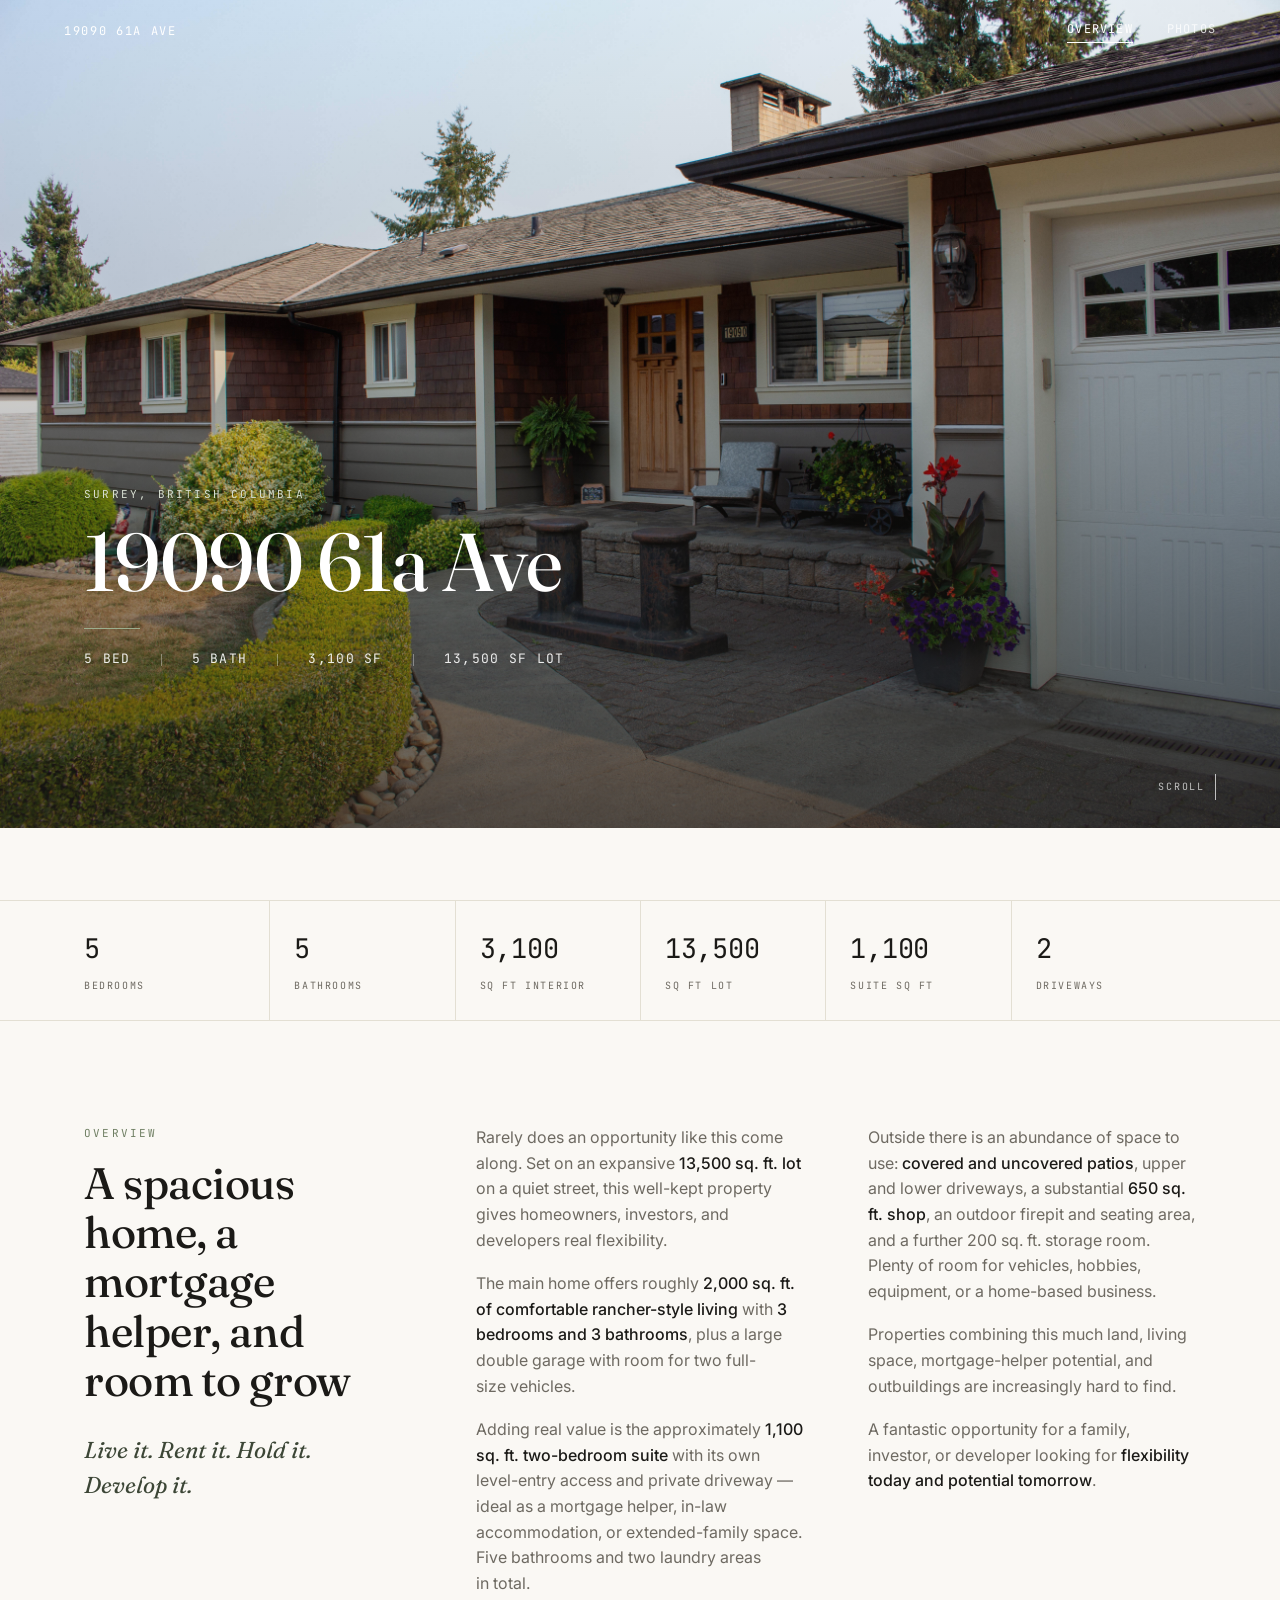
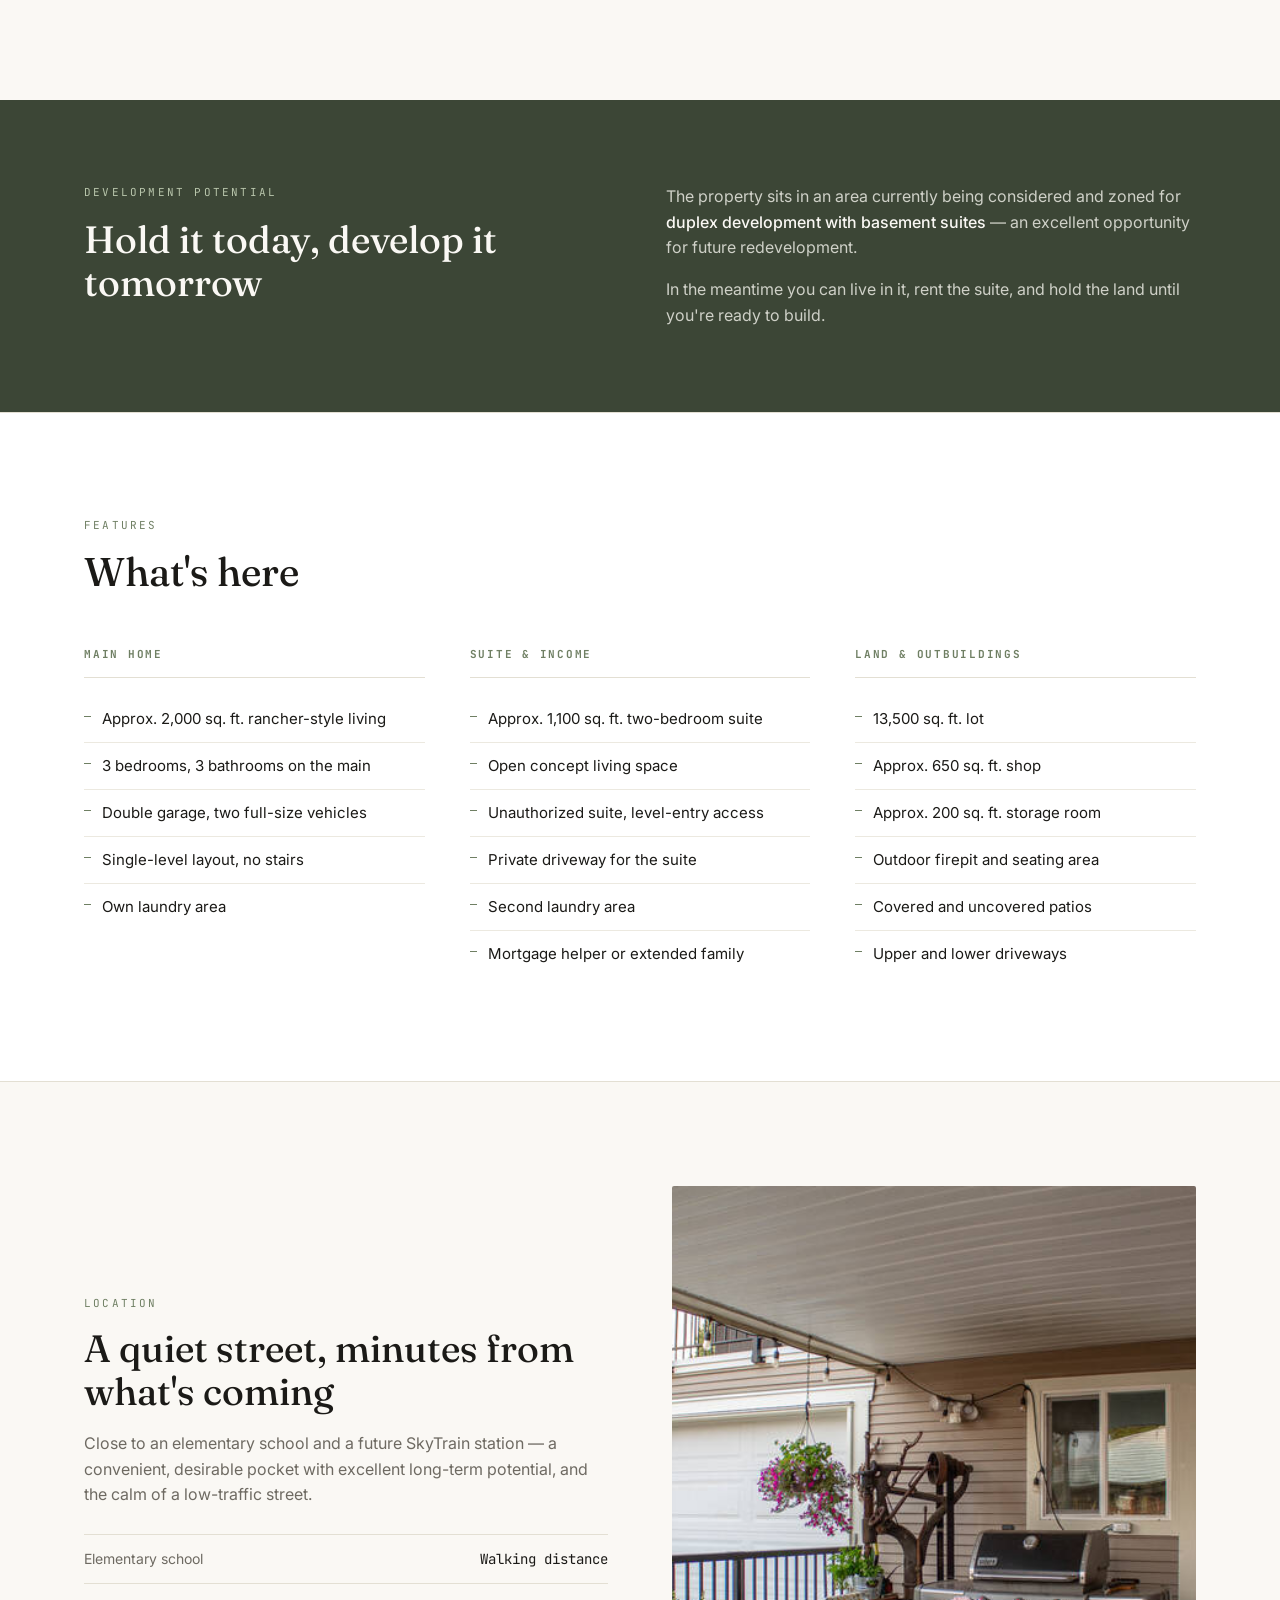
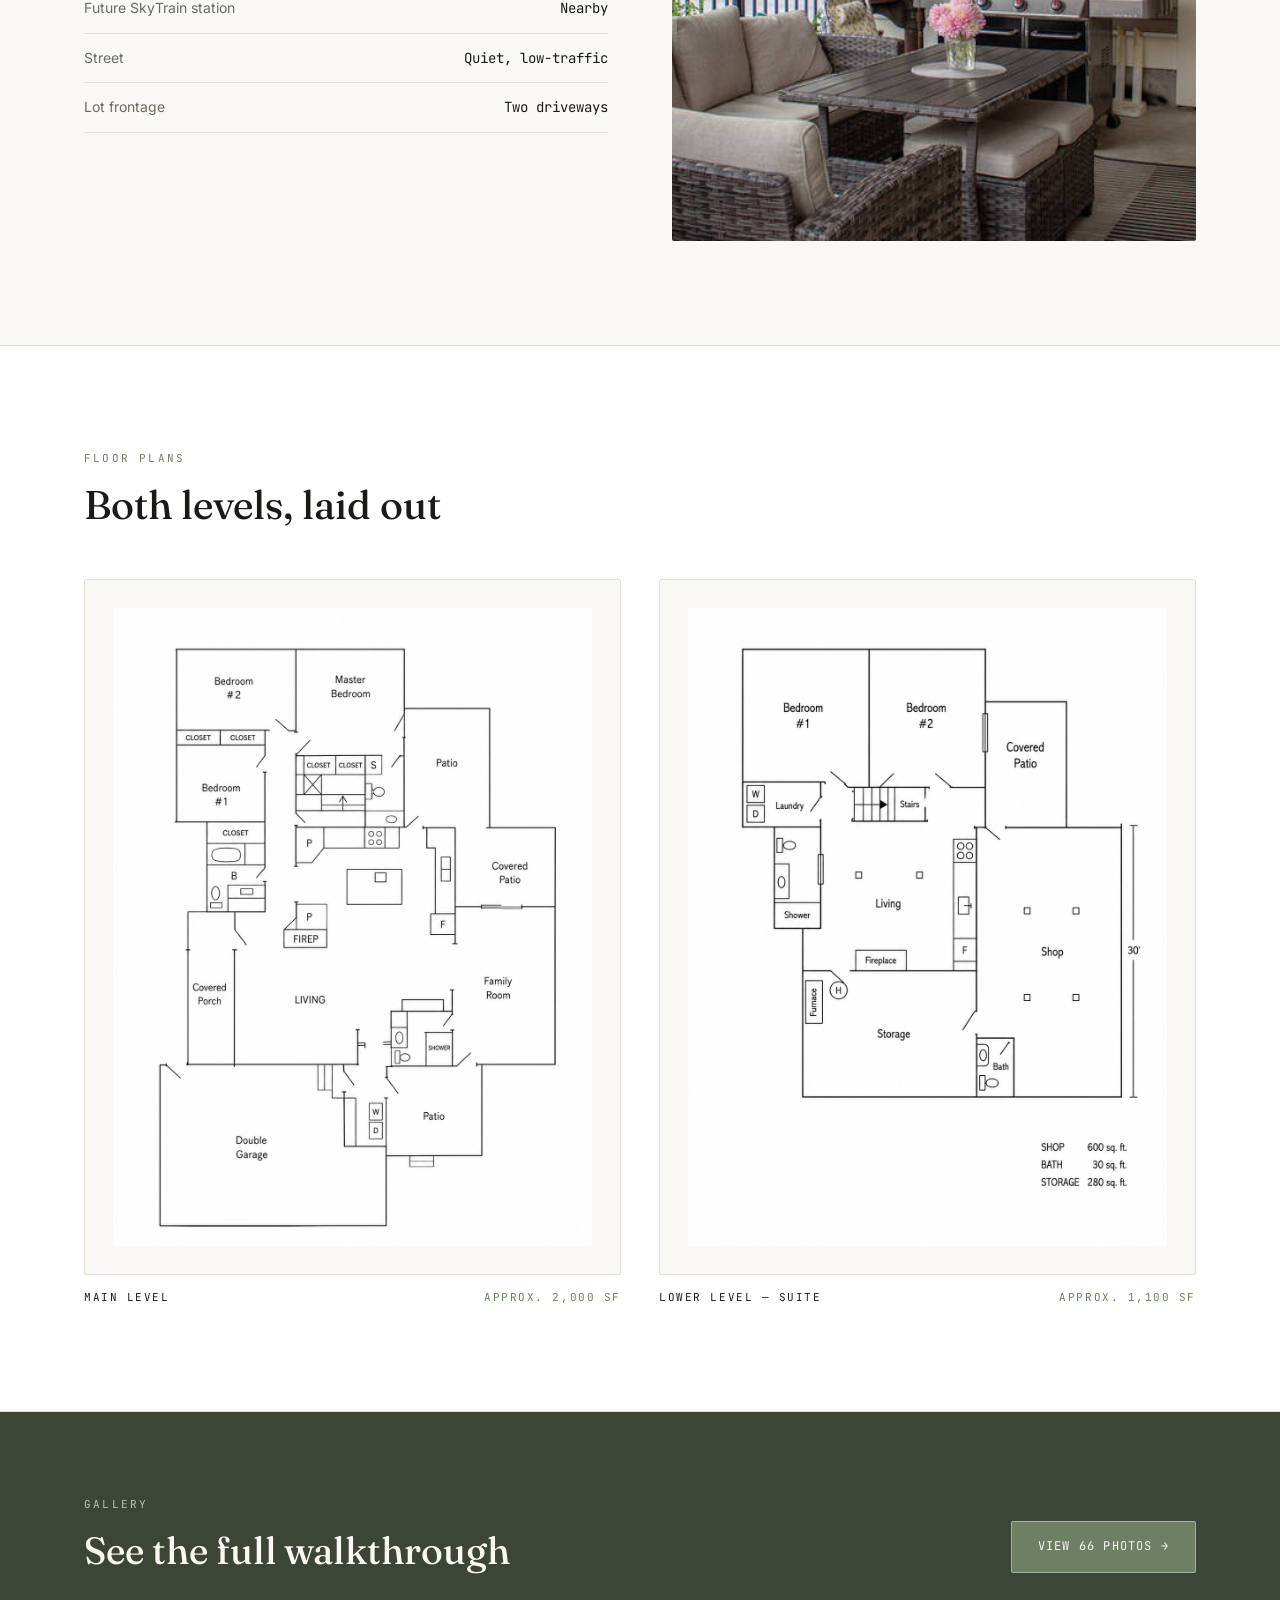
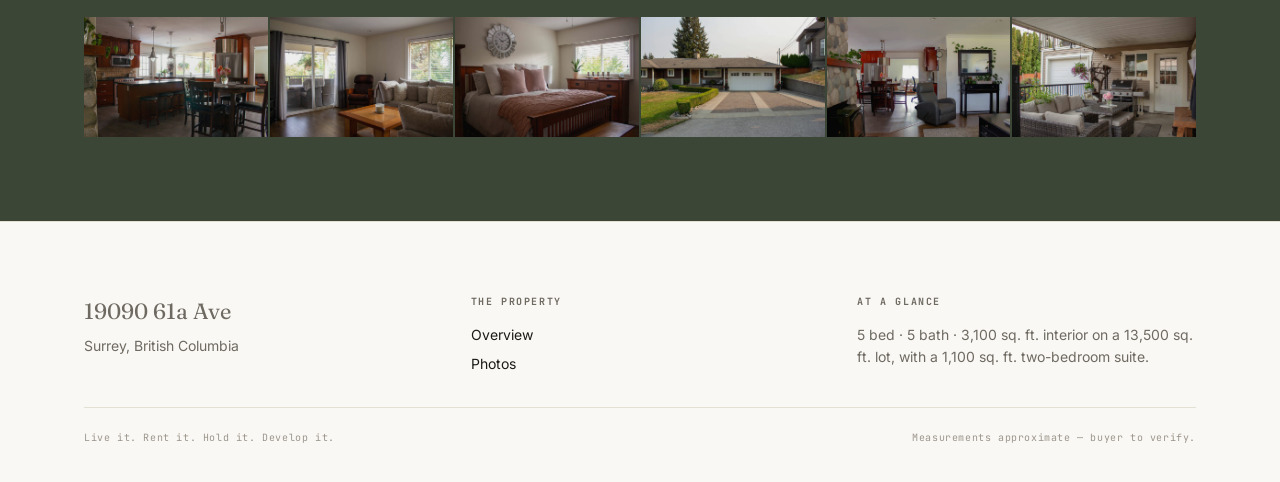
==== commit c10416fd: "launch" ====
--- a/index.html
+++ b/index.html
@@ -106,19 +106,20 @@
             </p>
             <p>
               Adding real value is the approximately
-              <strong>1,100 sq. ft. two-bedroom unauthorized suite</strong> with
-              its own level-entry access and private driveway — ideal as a
-              mortgage helper, in-law accommodation, or extended-family space.
-              Five bathrooms and two laundry areas in total.
+              <strong>1,100 sq. ft. two-bedroom suite</strong> with its own
+              level-entry access and private driveway — ideal as a mortgage
+              helper, in-law accommodation, or extended-family space. Five
+              bathrooms and two laundry areas in total.
             </p>
           </div>
           <div>
             <p>
               Outside there is an abundance of space to use:
               <strong>covered and uncovered patios</strong>, upper and lower
-              driveways, a substantial <strong>650 sq. ft. shop</strong>, and a
-              further 200 sq. ft. storage room. Plenty of room for vehicles,
-              hobbies, equipment, or a home-based business.
+              driveways, a substantial <strong>650 sq. ft. shop</strong>, an
+              outdoor firepit and seating area, and a further 200 sq. ft.
+              storage room. Plenty of room for vehicles, hobbies, equipment, or
+              a home-based business.
             </p>
             <p>
               Properties combining this much land, living space, mortgage-helper
@@ -177,6 +178,7 @@
             <h3>Suite &amp; Income</h3>
             <ul>
               <li>Approx. 1,100 sq. ft. two-bedroom suite</li>
+              <li>Open concept living space</li>
               <li>Unauthorized suite, level-entry access</li>
               <li>Private driveway for the suite</li>
               <li>Second laundry area</li>
@@ -189,6 +191,7 @@
               <li>13,500 sq. ft. lot</li>
               <li>Approx. 650 sq. ft. shop</li>
               <li>Approx. 200 sq. ft. storage room</li>
+              <li>Outdoor firepit and seating area</li>
               <li>Covered and uncovered patios</li>
               <li>Upper and lower driveways</li>
             </ul>
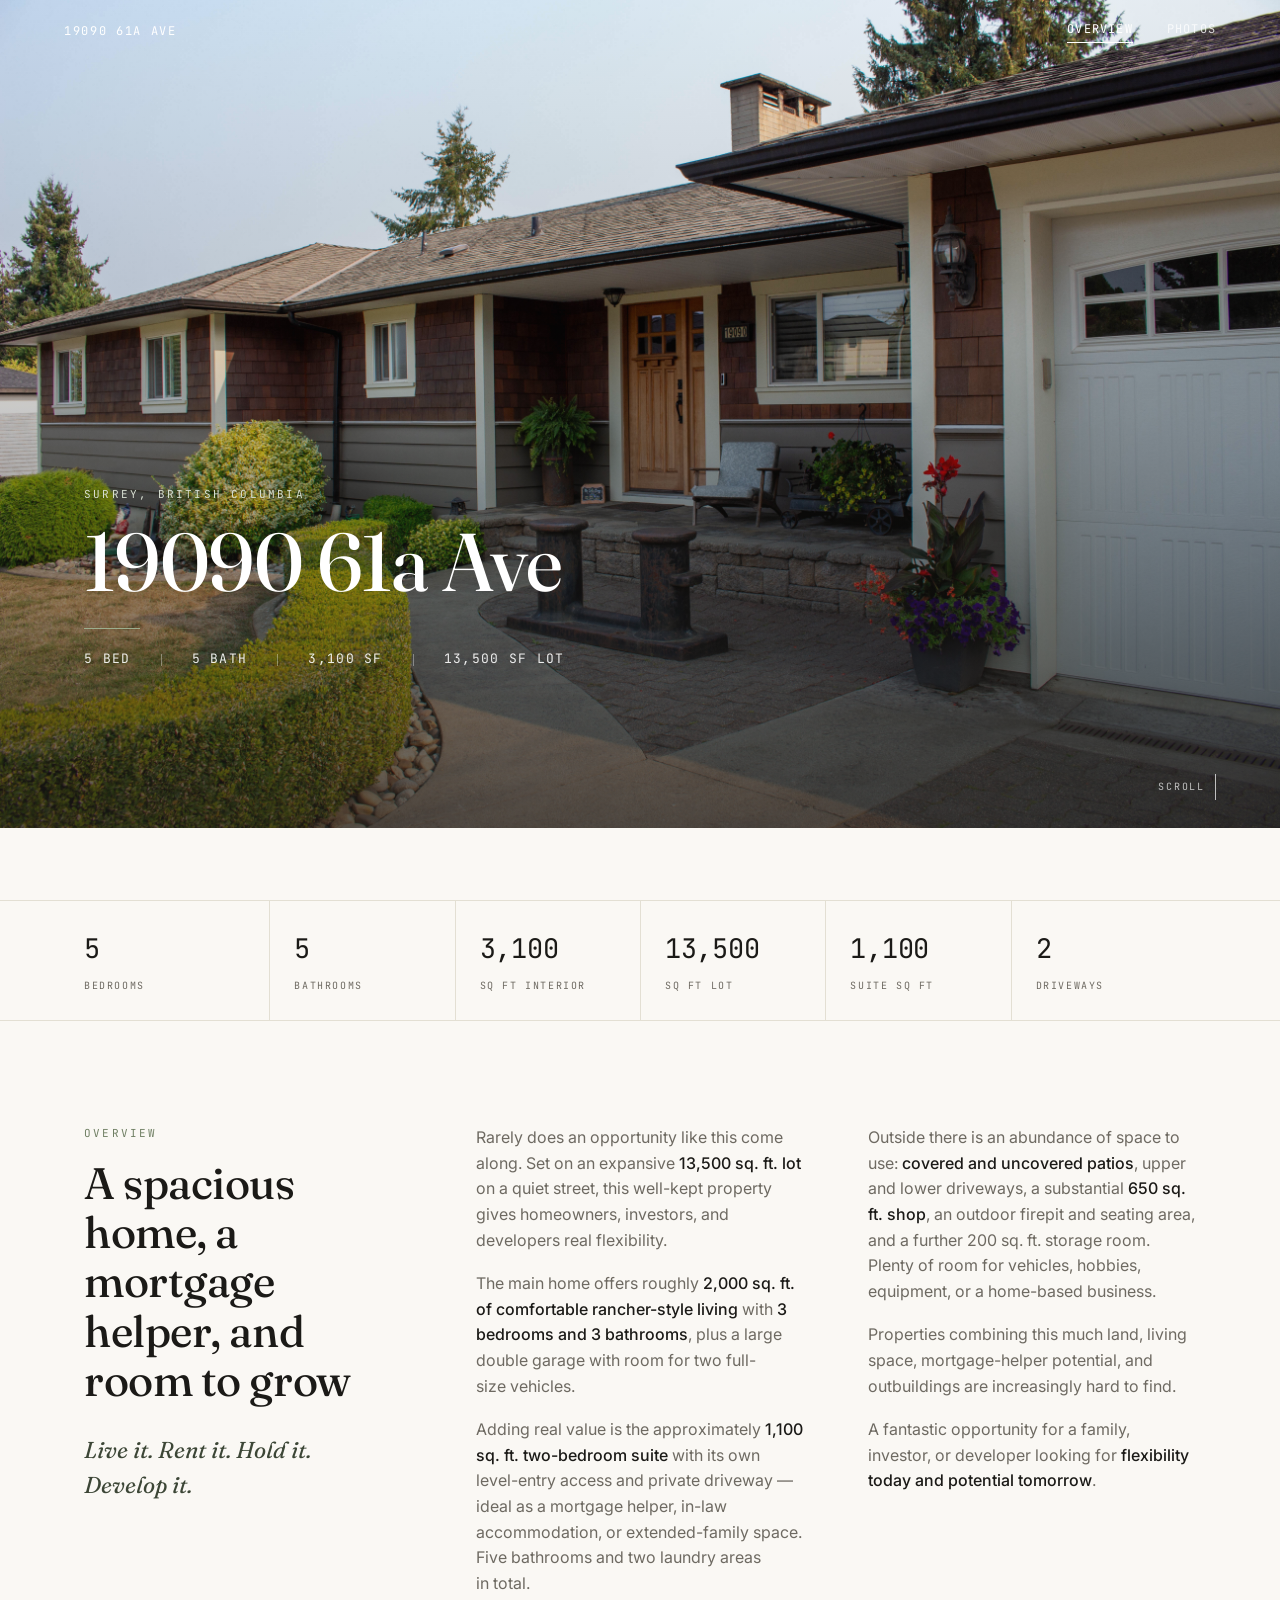
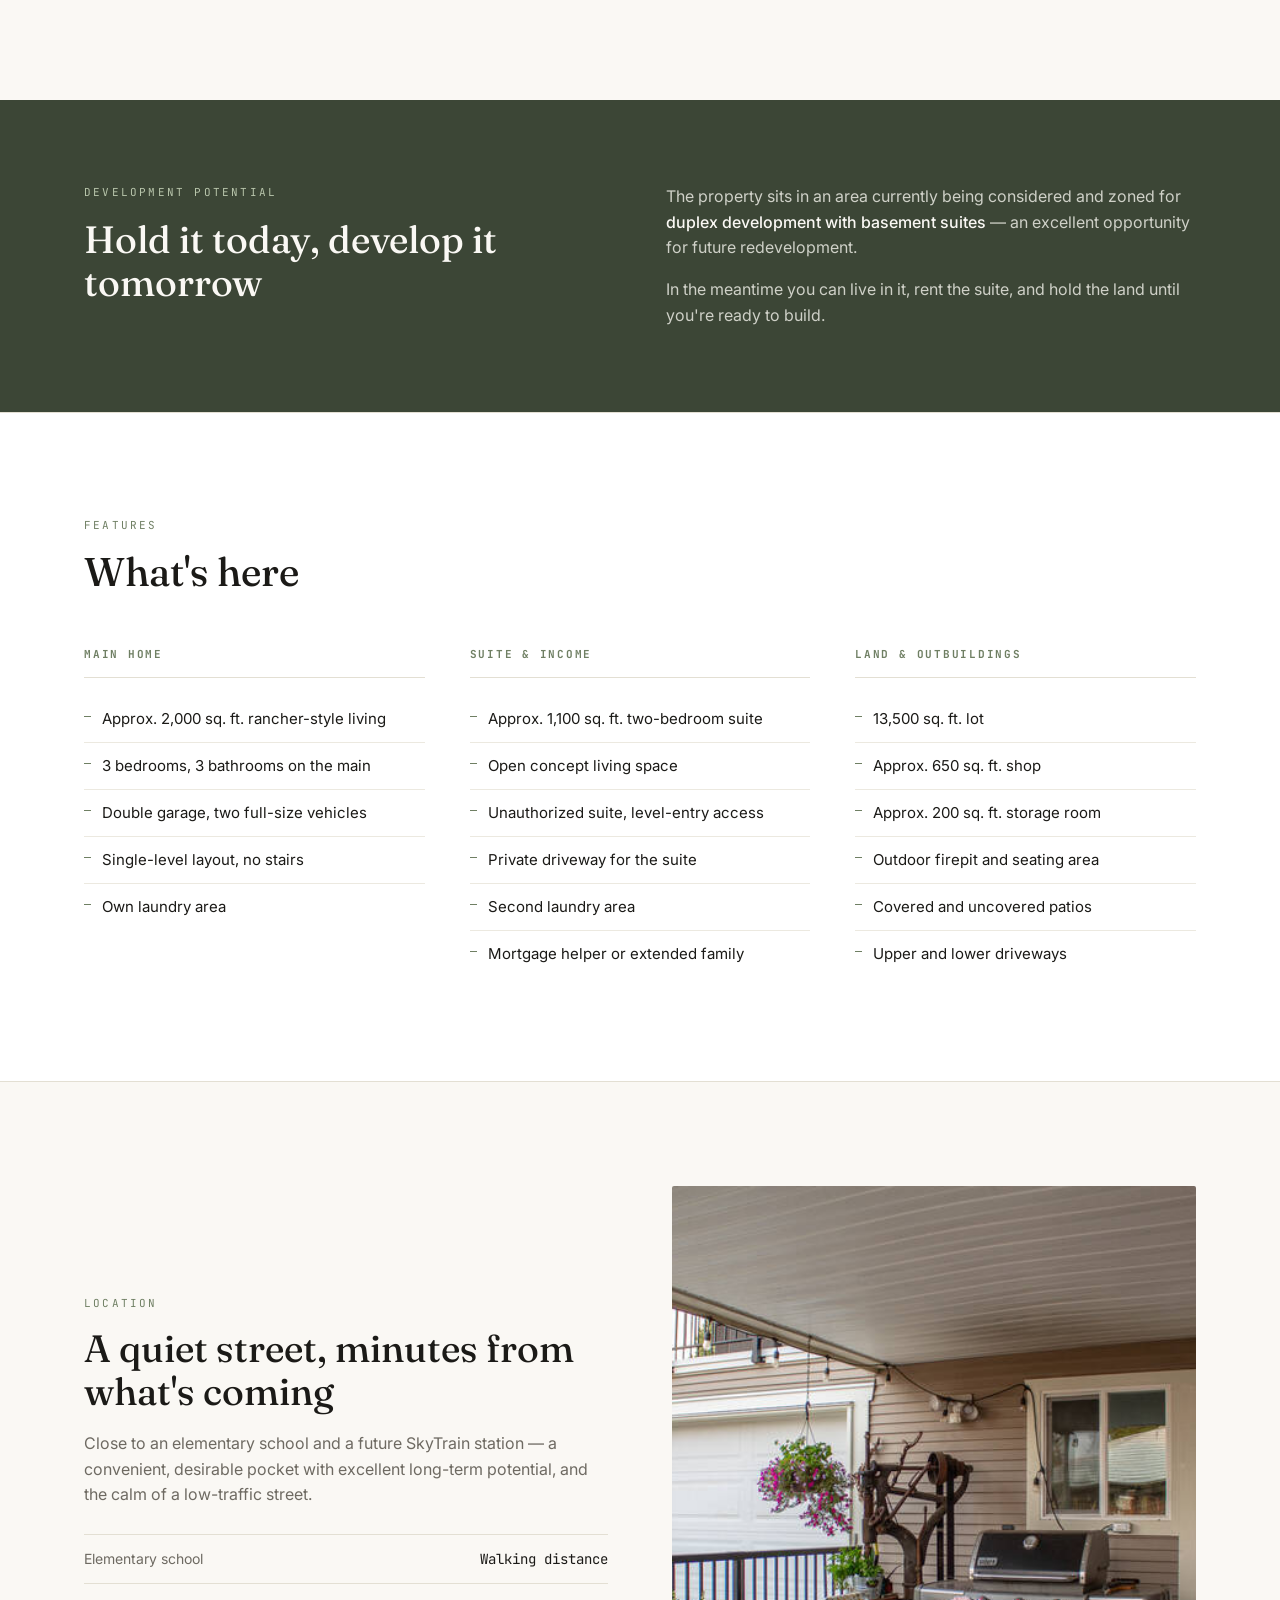
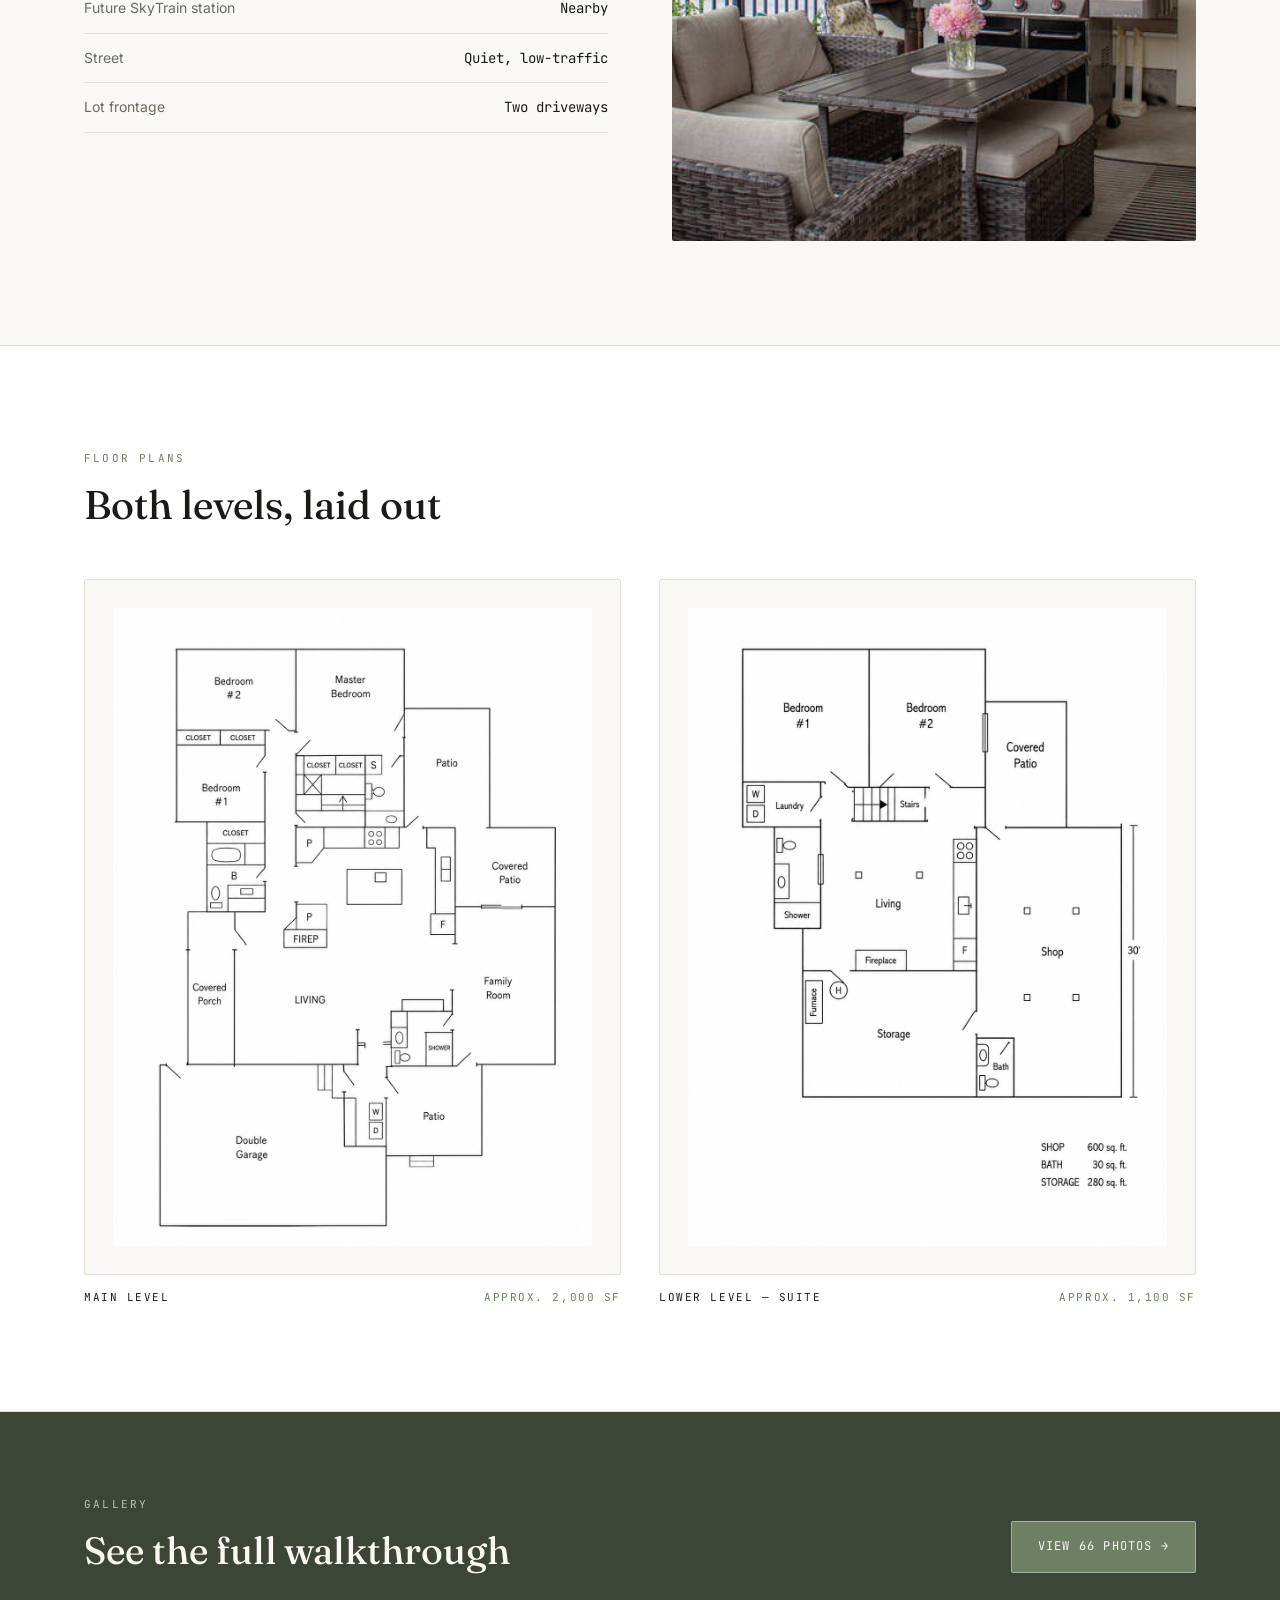
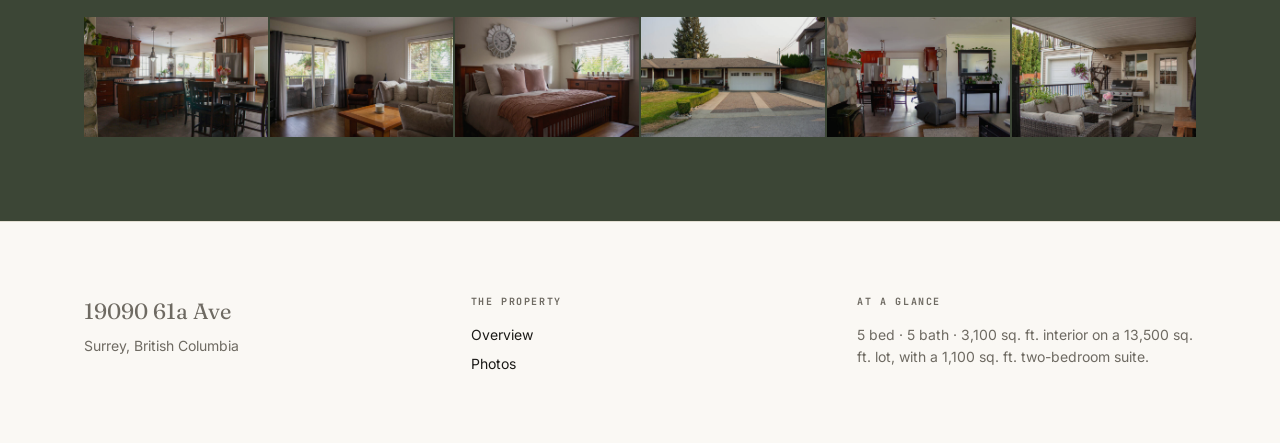
==== commit c850aad2: "launch" ====
--- a/index.html
+++ b/index.html
@@ -370,10 +370,6 @@
             </p>
           </div>
         </div>
-        <div class="footer-bottom">
-          <span>Live it. Rent it. Hold it. Develop it.</span>
-          <span>Measurements approximate — buyer to verify.</span>
-        </div>
       </div>
     </footer>
 
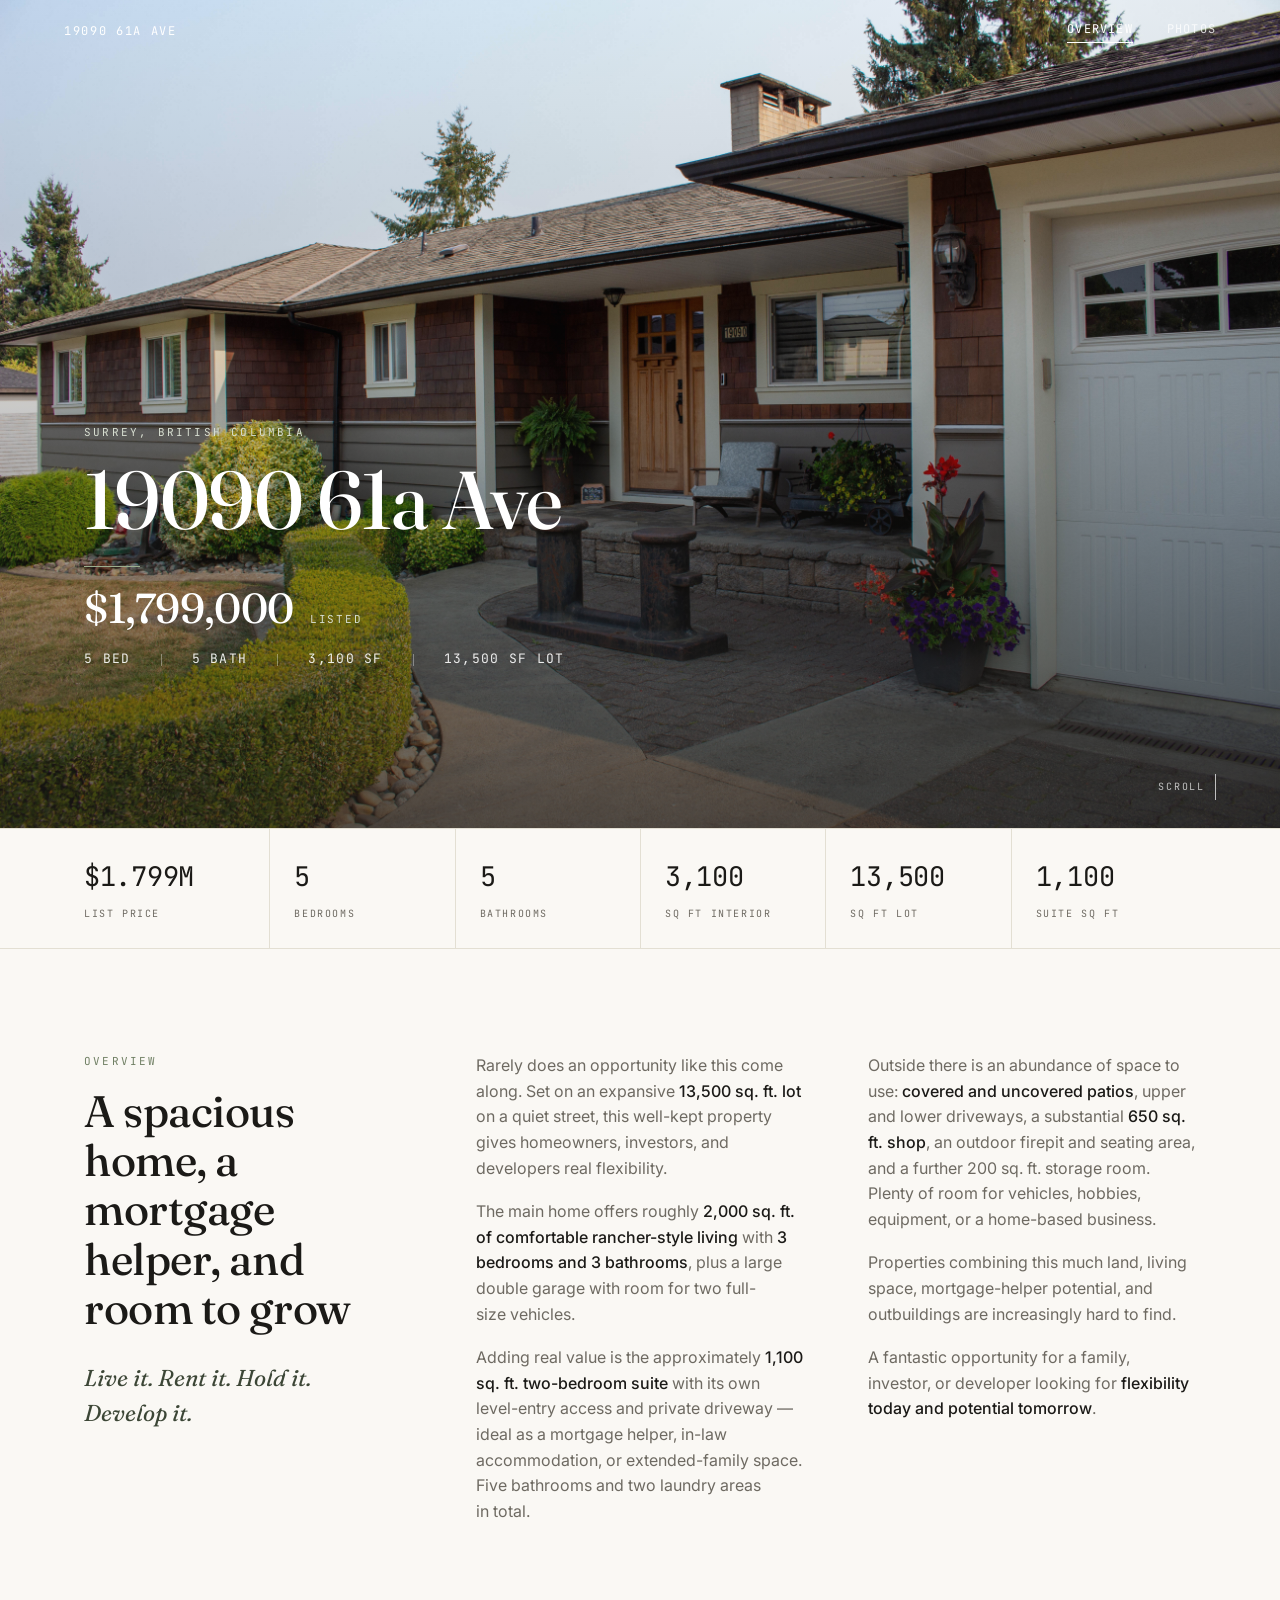
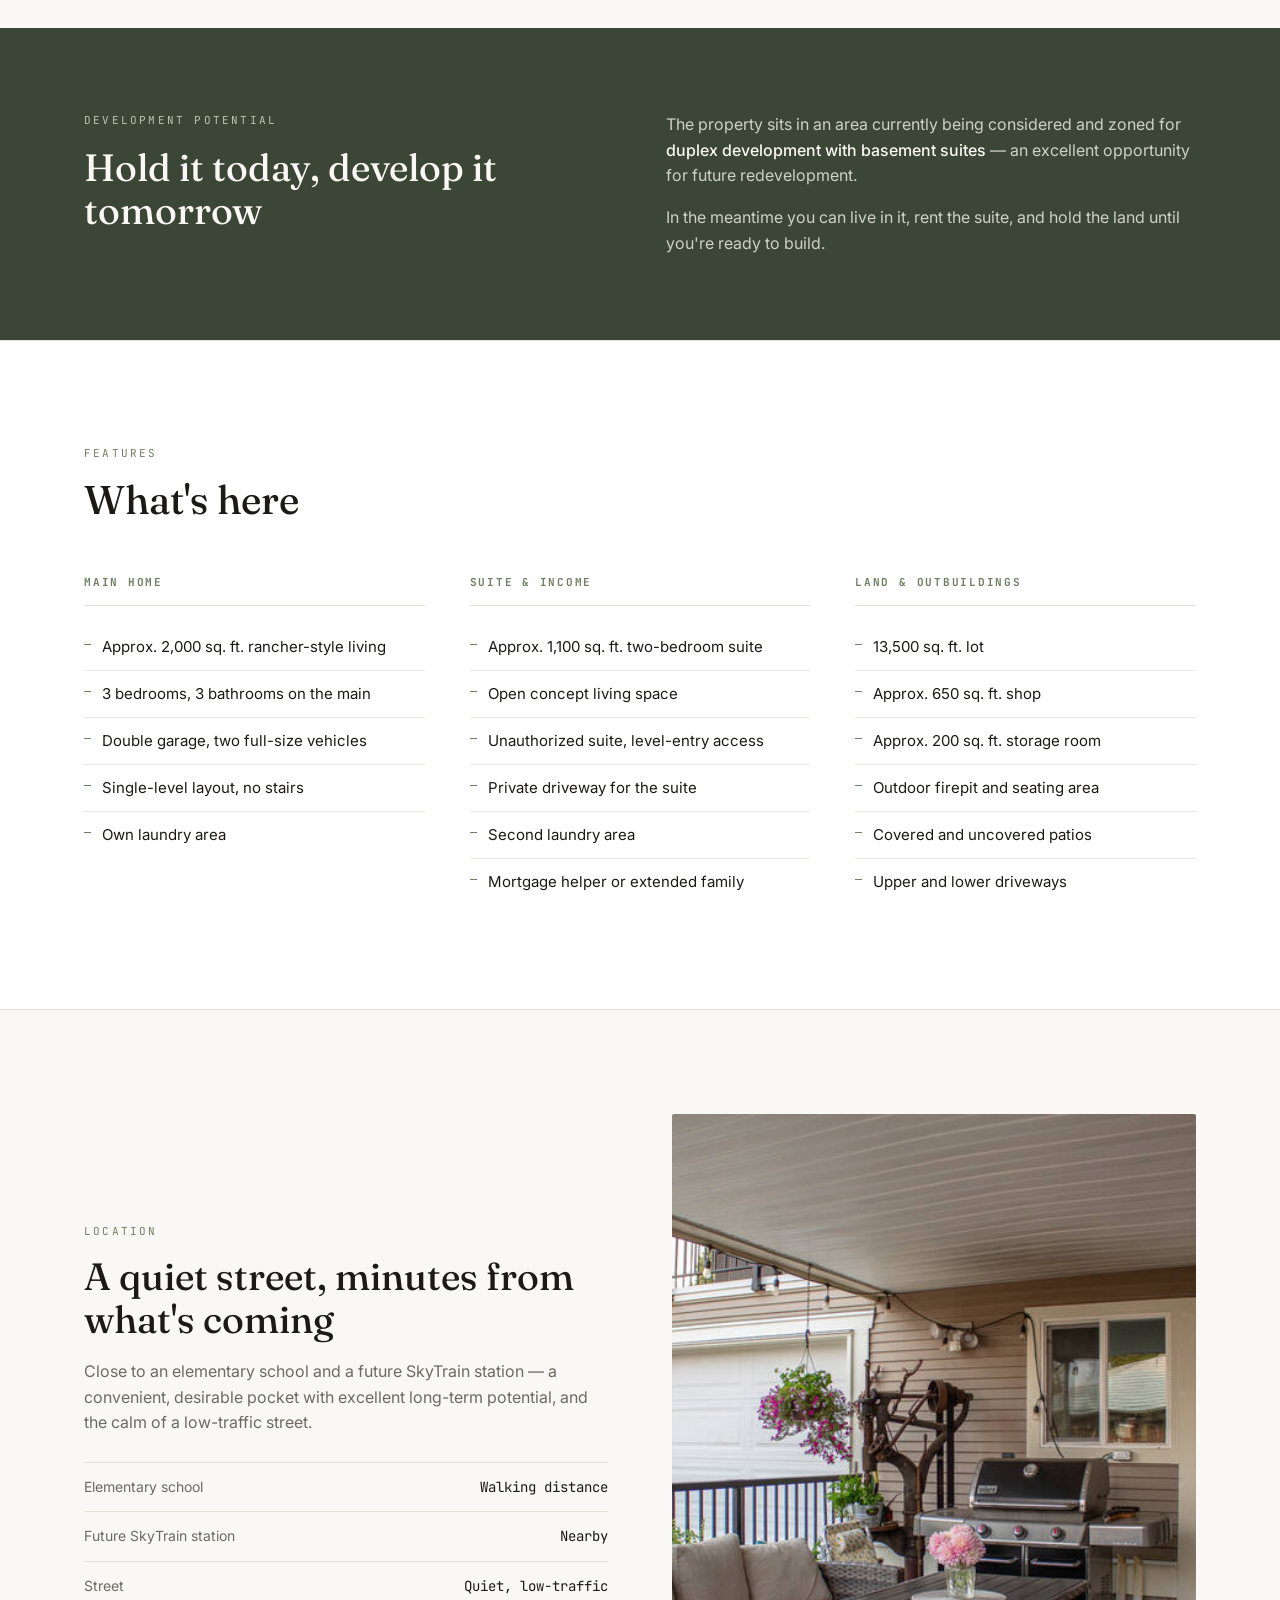
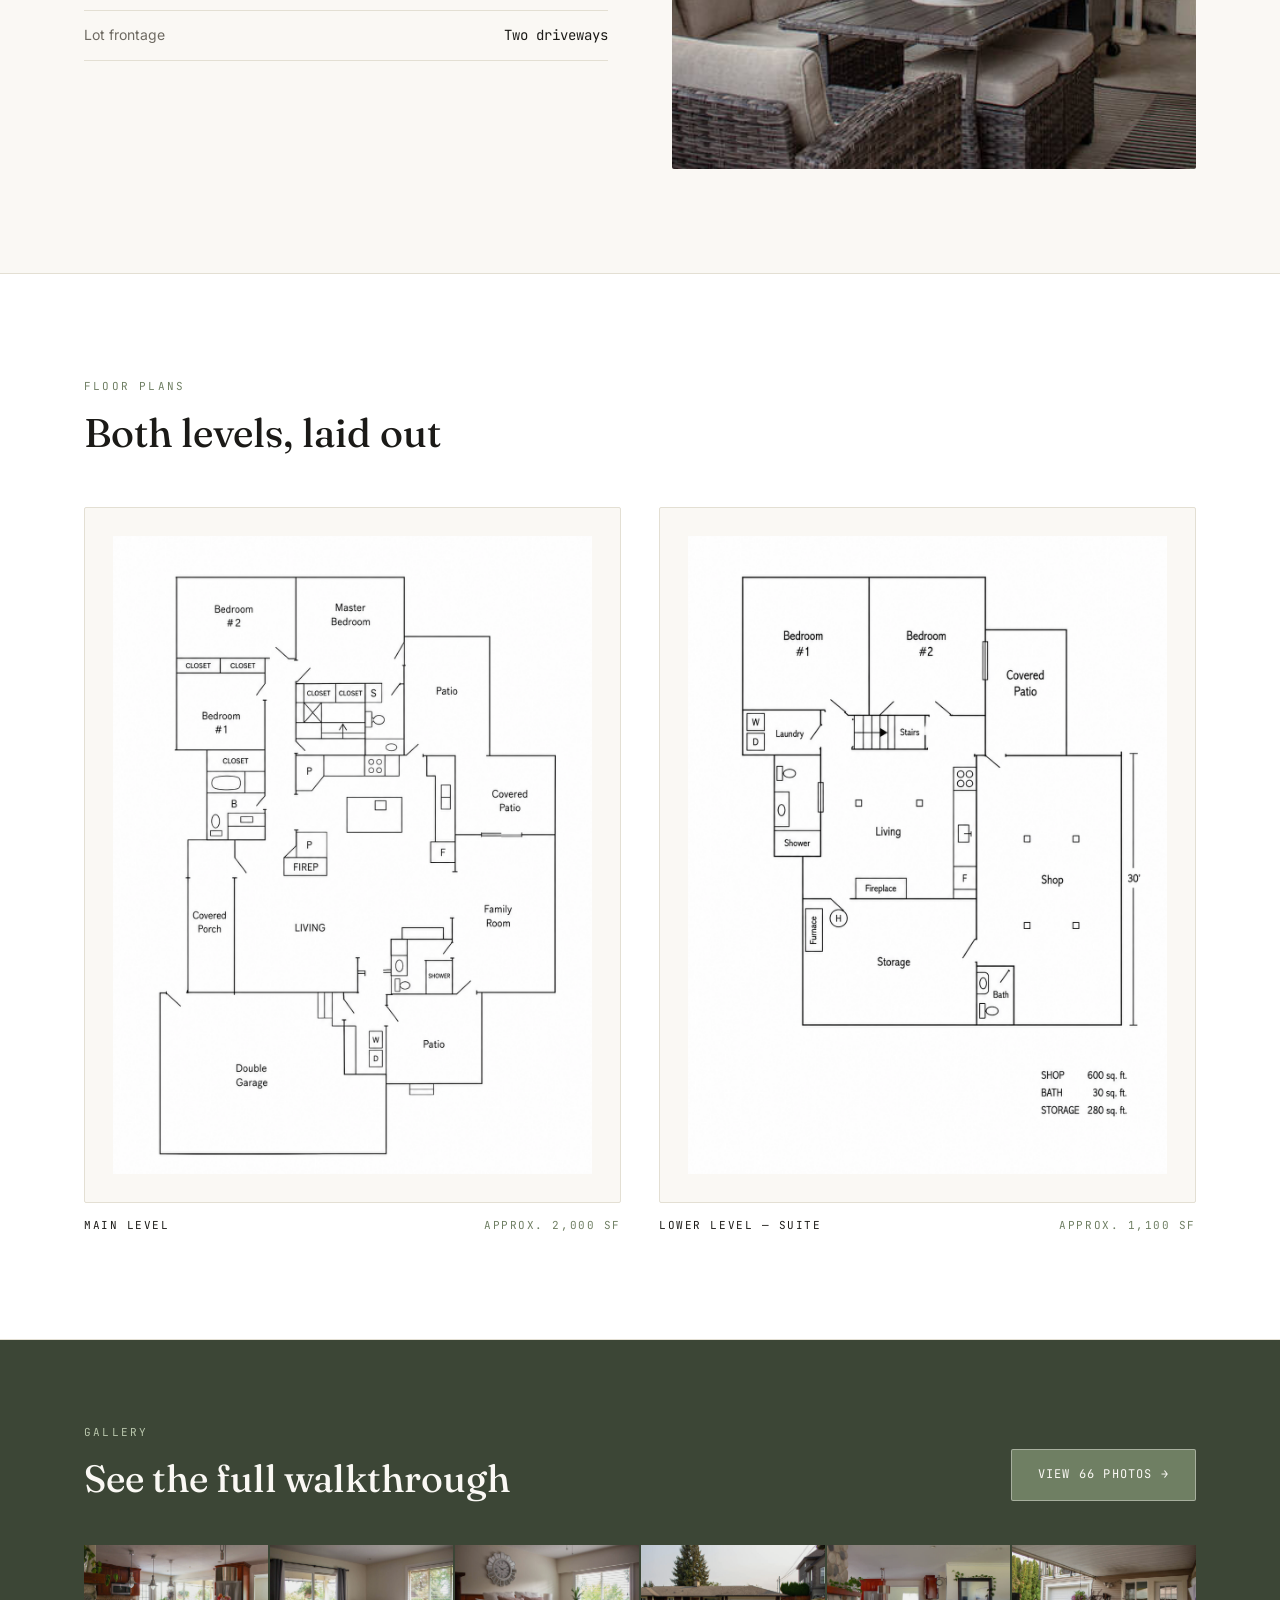
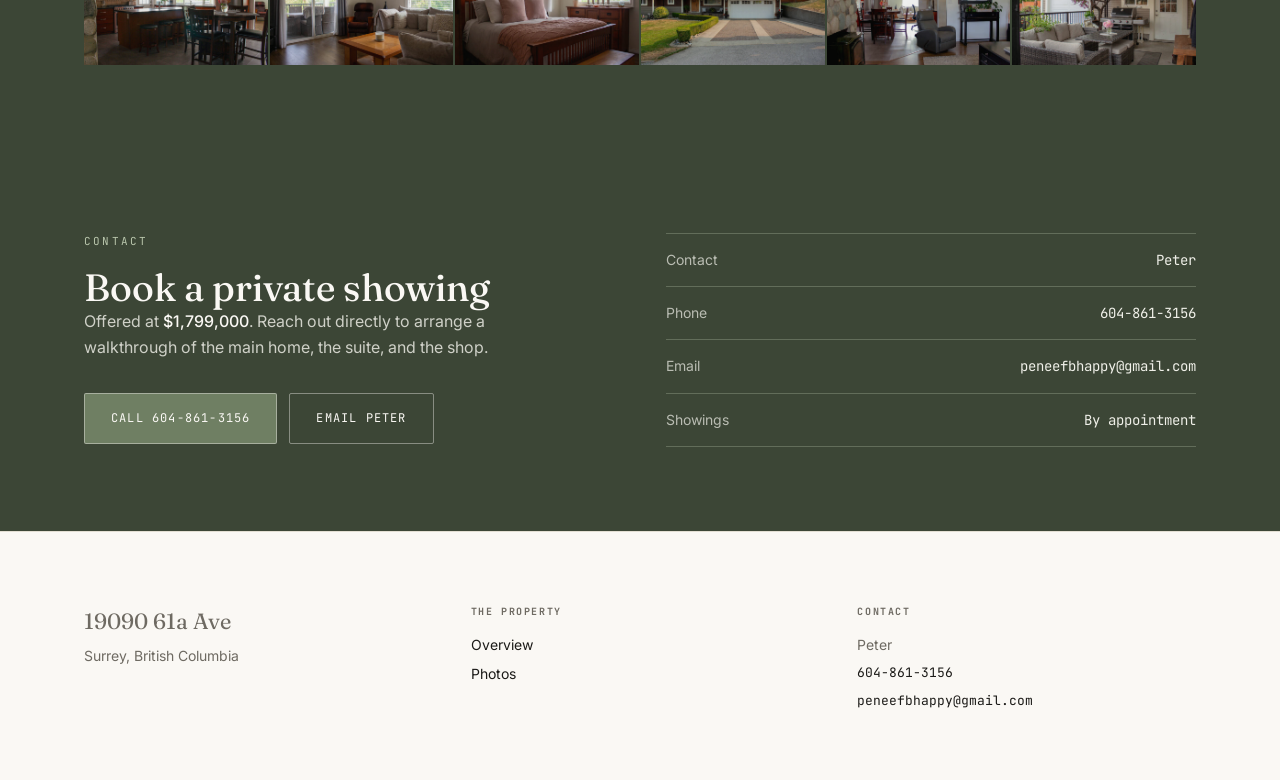
==== commit 779f89e7: "test" ====
--- a/index.html
+++ b/index.html
@@ -42,6 +42,10 @@
         <div class="hero-eyebrow">Surrey, British Columbia</div>
         <h1>19090 61a Ave</h1>
         <div class="hero-rule"></div>
+        <div class="hero-price">
+          <span class="amount">$1,799,000</span>
+          <span class="tag">Listed</span>
+        </div>
         <div class="hero-meta">
           <span>5 Bed</span>
           <span class="rule"></span>
@@ -60,6 +64,10 @@
     <div class="spec-strip">
       <div class="wrap">
         <div class="spec">
+          <span class="num">$1.799M</span
+          ><span class="lbl">List&nbsp;Price</span>
+        </div>
+        <div class="spec">
           <span class="num">5</span><span class="lbl">Bedrooms</span>
         </div>
         <div class="spec">
@@ -76,9 +84,6 @@
         <div class="spec">
           <span class="num">1,100</span
           ><span class="lbl">Suite&nbsp;Sq&nbsp;Ft</span>
-        </div>
-        <div class="spec">
-          <span class="num">2</span><span class="lbl">Driveways</span>
         </div>
       </div>
     </div>
@@ -338,6 +343,44 @@
       </div>
     </section>
 
+    <section class="band tight" id="contact">
+      <div class="wrap">
+        <div class="contact-grid">
+          <div>
+            <div class="eyebrow">Contact</div>
+            <h2>Book a private showing</h2>
+            <p>
+              Offered at <strong>$1,799,000</strong>. Reach out directly to
+              arrange a walkthrough of the main home, the suite, and the shop.
+            </p>
+            <div class="contact-actions">
+              <a class="btn" href="tel:+16048613156">Call 604-861-3156</a>
+              <a
+                class="btn btn-ghost"
+                href="mailto:peneefbhappy@gmail.com?subject=19090%2061a%20Ave%20%E2%80%94%20Showing%20request"
+                >Email Peter</a
+              >
+            </div>
+          </div>
+          <div class="contact-facts">
+            <div class="row"><span>Contact</span><span>Peter</span></div>
+            <div class="row">
+              <span>Phone</span><a href="tel:+16048613156">604-861-3156</a>
+            </div>
+            <div class="row">
+              <span>Email</span
+              ><a href="mailto:peneefbhappy@gmail.com"
+                >peneefbhappy@gmail.com</a
+              >
+            </div>
+            <div class="row">
+              <span>Showings</span><span>By appointment</span>
+            </div>
+          </div>
+        </div>
+      </div>
+    </section>
+
     <div class="lightbox" id="lightbox">
       <button class="lightbox-close" id="lbClose" aria-label="Close">
         Close ✕
@@ -363,11 +406,12 @@
             </div>
           </div>
           <div>
-            <h4>At a glance</h4>
-            <p>
-              5 bed · 5 bath · 3,100 sq. ft. interior on a 13,500 sq. ft. lot,
-              with a 1,100 sq. ft. two-bedroom suite.
-            </p>
+            <h4>Contact</h4>
+            <div class="footer-links">
+              <span>Peter</span>
+              <a href="tel:+16048613156">604-861-3156</a>
+              <a href="mailto:peneefbhappy@gmail.com">peneefbhappy@gmail.com</a>
+            </div>
           </div>
         </div>
       </div>
--- a/styles.css
+++ b/styles.css
@@ -3,32 +3,40 @@
    ============================================================ */
 
 :root {
-  --stone:      #FAF8F4;
-  --paper:      #FFFFFF;
-  --ink:        #1B1A17;
-  --graphite:   #6E6A62;
-  --graphite-2: #9B968C;
-  --sage:       #6F7F63;
-  --sage-mid:   #9CAE8E;
-  --sage-pale:  #B9C6AC;
-  --sage-deep:  #3C4636;
-  --line:       #E3DFD3;
-  --line-soft:  #ECE9E0;
+  --stone: #faf8f4;
+  --paper: #ffffff;
+  --ink: #1b1a17;
+  --graphite: #6e6a62;
+  --graphite-2: #9b968c;
+  --sage: #6f7f63;
+  --sage-mid: #9cae8e;
+  --sage-pale: #b9c6ac;
+  --sage-deep: #3c4636;
+  --line: #e3dfd3;
+  --line-soft: #ece9e0;
 
   --display: 'Fraunces', Georgia, 'Times New Roman', serif;
-  --body:    'Inter', -apple-system, BlinkMacSystemFont, 'Segoe UI', sans-serif;
-  --mono:    'JetBrains Mono', 'SF Mono', Consolas, monospace;
+  --body: 'Inter', -apple-system, BlinkMacSystemFont, 'Segoe UI', sans-serif;
+  --mono: 'JetBrains Mono', 'SF Mono', Consolas, monospace;
 
   --max: 1240px;
   --gutter: clamp(24px, 5vw, 64px);
 }
 
-* { box-sizing: border-box; }
-html { scroll-behavior: smooth; }
+* {
+  box-sizing: border-box;
+}
+html {
+  scroll-behavior: smooth;
+}
 
 @media (prefers-reduced-motion: reduce) {
-  html { scroll-behavior: auto; }
-  *, *::before, *::after {
+  html {
+    scroll-behavior: auto;
+  }
+  *,
+  *::before,
+  *::after {
     animation-duration: 0.01ms !important;
     animation-iteration-count: 1 !important;
     transition-duration: 0.01ms !important;
@@ -46,12 +54,25 @@
   -webkit-font-smoothing: antialiased;
 }
 
-a { color: var(--sage-deep); }
-a:hover { color: var(--sage); }
-img { display: block; max-width: 100%; }
-strong { font-weight: 500; color: var(--ink); }
-
-:focus-visible { outline: 2px solid var(--sage); outline-offset: 3px; }
+a {
+  color: var(--sage-deep);
+}
+a:hover {
+  color: var(--sage);
+}
+img {
+  display: block;
+  max-width: 100%;
+}
+strong {
+  font-weight: 500;
+  color: var(--ink);
+}
+
+:focus-visible {
+  outline: 2px solid var(--sage);
+  outline-offset: 3px;
+}
 
 .wrap {
   max-width: var(--max);
@@ -72,7 +93,9 @@
 
 .site-header {
   position: fixed;
-  top: 0; left: 0; right: 0;
+  top: 0;
+  left: 0;
+  right: 0;
   z-index: 100;
   padding: 20px var(--gutter);
   display: flex;
@@ -82,7 +105,11 @@
   background: transparent;
   border-bottom: 1px solid transparent;
   color: var(--paper);
-  transition: background-color 0.3s ease, border-color 0.3s ease, color 0.3s ease, padding 0.3s ease;
+  transition:
+    background-color 0.3s ease,
+    border-color 0.3s ease,
+    color 0.3s ease,
+    padding 0.3s ease;
 }
 
 .site-header.is-scrolled,
@@ -118,7 +145,9 @@
   opacity: 0.78;
 }
 
-.site-nav a:hover { opacity: 1; }
+.site-nav a:hover {
+  opacity: 1;
+}
 
 .site-nav a.current {
   border-bottom-color: currentColor;
@@ -146,10 +175,15 @@
 }
 
 .hero::after {
-  content: "";
+  content: '';
   position: absolute;
   inset: 0;
-  background: linear-gradient(180deg, rgba(27,26,23,0.04) 0%, rgba(27,26,23,0.16) 42%, rgba(27,26,23,0.74) 100%);
+  background: linear-gradient(
+    180deg,
+    rgba(27, 26, 23, 0.04) 0%,
+    rgba(27, 26, 23, 0.16) 42%,
+    rgba(27, 26, 23, 0.74) 100%
+  );
 }
 
 .hero-content {
@@ -170,7 +204,7 @@
   font-size: 11px;
   letter-spacing: 0.2em;
   text-transform: uppercase;
-  color: #D7DED1;
+  color: #d7ded1;
   margin-bottom: 18px;
 }
 
@@ -201,13 +235,13 @@
   font-size: 13px;
   letter-spacing: 0.1em;
   text-transform: uppercase;
-  color: rgba(255,255,255,0.9);
+  color: rgba(255, 255, 255, 0.9);
 }
 
 .hero-meta .rule {
   width: 1px;
   height: 12px;
-  background: rgba(255,255,255,0.35);
+  background: rgba(255, 255, 255, 0.35);
 }
 
 .hero-scroll {
@@ -234,10 +268,22 @@
 }
 
 @keyframes dropline {
-  0%   { transform: scaleY(0); transform-origin: top; }
-  50%  { transform: scaleY(1); transform-origin: top; }
-  51%  { transform: scaleY(1); transform-origin: bottom; }
-  100% { transform: scaleY(0); transform-origin: bottom; }
+  0% {
+    transform: scaleY(0);
+    transform-origin: top;
+  }
+  50% {
+    transform: scaleY(1);
+    transform-origin: top;
+  }
+  51% {
+    transform: scaleY(1);
+    transform-origin: bottom;
+  }
+  100% {
+    transform: scaleY(0);
+    transform-origin: bottom;
+  }
 }
 
 /* ---------------- Spec strip ---------------- */
@@ -246,7 +292,6 @@
   border-top: 1px solid var(--line);
   border-bottom: 1px solid var(--line);
   background: var(--stone);
-  margin-top: clamp(40px, 6vw, 72px);
 }
 
 .spec-strip .wrap {
@@ -259,7 +304,10 @@
   border-left: 1px solid var(--line);
 }
 
-.spec:first-child { padding-left: 0; border-left: none; }
+.spec:first-child {
+  padding-left: 0;
+  border-left: none;
+}
 
 .spec .num {
   display: block;
@@ -280,8 +328,12 @@
 
 /* ---------------- Sections ---------------- */
 
-section { padding: clamp(64px, 9vw, 104px) 0; }
-section.tight { padding: clamp(56px, 7vw, 84px) 0; }
+section {
+  padding: clamp(64px, 9vw, 104px) 0;
+}
+section.tight {
+  padding: clamp(56px, 7vw, 84px) 0;
+}
 
 .rule-section {
   background: var(--paper);
@@ -289,7 +341,9 @@
   border-bottom: 1px solid var(--line);
 }
 
-.section-head { margin-bottom: clamp(32px, 4vw, 52px); }
+.section-head {
+  margin-bottom: clamp(32px, 4vw, 52px);
+}
 
 .section-head h2 {
   font-family: var(--display);
@@ -326,7 +380,9 @@
   text-wrap: pretty;
 }
 
-.overview-grid p:last-child { margin-bottom: 0; }
+.overview-grid p:last-child {
+  margin-bottom: 0;
+}
 
 .overview-grid .lede {
   font-family: var(--display);
@@ -343,10 +399,12 @@
 
 .band {
   background: var(--sage-deep);
-  color: #EFEFE8;
-}
-
-.band .eyebrow { color: var(--sage-pale); }
+  color: #efefe8;
+}
+
+.band .eyebrow {
+  color: var(--sage-pale);
+}
 
 .band h2 {
   font-family: var(--display);
@@ -360,13 +418,17 @@
 
 .band p {
   margin: 0 0 16px;
-  color: rgba(239,239,232,0.82);
+  color: rgba(239, 239, 232, 0.82);
   text-wrap: pretty;
 }
 
-.band p:last-child { margin-bottom: 0; }
-
-.band strong { color: var(--stone); }
+.band p:last-child {
+  margin-bottom: 0;
+}
+
+.band strong {
+  color: var(--stone);
+}
 
 .band-grid {
   display: grid;
@@ -394,7 +456,11 @@
   border-bottom: 1px solid var(--line);
 }
 
-.feature-group ul { list-style: none; margin: 0; padding: 0; }
+.feature-group ul {
+  list-style: none;
+  margin: 0;
+  padding: 0;
+}
 
 .feature-group li {
   position: relative;
@@ -403,10 +469,12 @@
   font-size: 15px;
 }
 
-.feature-group li:last-child { border-bottom: none; }
+.feature-group li:last-child {
+  border-bottom: none;
+}
 
 .feature-group li::before {
-  content: "";
+  content: '';
   position: absolute;
   left: 0;
   top: 20px;
@@ -433,7 +501,11 @@
   max-width: 22ch;
 }
 
-.location p { color: var(--graphite); margin: 0; text-wrap: pretty; }
+.location p {
+  color: var(--graphite);
+  margin: 0;
+  text-wrap: pretty;
+}
 
 .location-facts {
   border-top: 1px solid var(--line);
@@ -449,8 +521,12 @@
   font-size: 14px;
 }
 
-.location-facts .row span:first-child { color: var(--graphite); }
-.location-facts .row span:last-child { font-family: var(--mono); }
+.location-facts .row span:first-child {
+  color: var(--graphite);
+}
+.location-facts .row span:last-child {
+  font-family: var(--mono);
+}
 
 .location-image {
   aspect-ratio: 4 / 5;
@@ -459,7 +535,11 @@
   background: var(--line-soft);
 }
 
-.location-image img { width: 100%; height: 100%; object-fit: cover; }
+.location-image img {
+  width: 100%;
+  height: 100%;
+  object-fit: cover;
+}
 
 .map-block {
   margin-top: clamp(32px, 4vw, 56px);
@@ -469,8 +549,14 @@
   background: var(--line-soft);
 }
 
-.map-block .map-frame { aspect-ratio: 21 / 9; }
-.map-block img { width: 100%; height: 100%; object-fit: cover; }
+.map-block .map-frame {
+  aspect-ratio: 21 / 9;
+}
+.map-block img {
+  width: 100%;
+  height: 100%;
+  object-fit: cover;
+}
 
 .map-block .cap {
   background: var(--stone);
@@ -491,7 +577,11 @@
   gap: clamp(20px, 3vw, 40px);
 }
 
-.plan-card { text-decoration: none; color: inherit; display: block; }
+.plan-card {
+  text-decoration: none;
+  color: inherit;
+  display: block;
+}
 
 .plan-card .sheet {
   border: 1px solid var(--line);
@@ -501,7 +591,9 @@
   transition: border-color 0.2s ease;
 }
 
-.plan-card:hover .sheet { border-color: var(--sage); }
+.plan-card:hover .sheet {
+  border-color: var(--sage);
+}
 
 .plan-card .meta {
   display: flex;
@@ -515,7 +607,9 @@
   text-transform: uppercase;
 }
 
-.plan-card .meta span:last-child { color: var(--sage); }
+.plan-card .meta span:last-child {
+  color: var(--sage);
+}
 
 /* Gallery teaser */
 
@@ -540,12 +634,15 @@
   background: var(--sage);
   padding: 15px 26px;
   border-radius: 2px;
-  border: 1px solid rgba(250,248,244,0.4);
+  border: 1px solid rgba(250, 248, 244, 0.4);
   transition: background-color 0.2s ease;
   white-space: nowrap;
 }
 
-.btn:hover { background: transparent; color: var(--stone); }
+.btn:hover {
+  background: transparent;
+  color: var(--stone);
+}
 
 .teaser-strip {
   display: grid;
@@ -559,12 +656,15 @@
   height: 120px;
   object-fit: cover;
   opacity: 0.92;
-  background: #2F3A2A;
+  background: #2f3a2a;
 }
 
 /* ---------------- Footer ---------------- */
 
-.site-footer { padding: clamp(48px, 6vw, 72px) 0 36px; border-top: 1px solid var(--line); }
+.site-footer {
+  padding: clamp(48px, 6vw, 72px) 0 36px;
+  border-top: 1px solid var(--line);
+}
 
 .footer-grid {
   display: grid;
@@ -588,11 +688,26 @@
   margin: 0 0 14px;
 }
 
-.footer-grid p { margin: 0; color: var(--graphite); font-size: 14px; text-wrap: pretty; }
-
-.footer-links { display: flex; flex-direction: column; gap: 7px; font-size: 14px; }
-.footer-links a { text-decoration: none; color: var(--ink); }
-.footer-links a:hover { color: var(--sage); }
+.footer-grid p {
+  margin: 0;
+  color: var(--graphite);
+  font-size: 14px;
+  text-wrap: pretty;
+}
+
+.footer-links {
+  display: flex;
+  flex-direction: column;
+  gap: 7px;
+  font-size: 14px;
+}
+.footer-links a {
+  text-decoration: none;
+  color: var(--ink);
+}
+.footer-links a:hover {
+  color: var(--sage);
+}
 
 .footer-bottom {
   padding-top: 22px;
@@ -666,8 +781,13 @@
   transition: all 0.15s ease;
 }
 
-.filter-btn span { opacity: 0.55; }
-.filter-btn:hover { border-color: var(--sage); color: var(--ink); }
+.filter-btn span {
+  opacity: 0.55;
+}
+.filter-btn:hover {
+  border-color: var(--sage);
+  color: var(--ink);
+}
 
 .filter-btn.active {
   background: var(--sage);
@@ -675,7 +795,9 @@
   color: var(--stone);
 }
 
-.gallery { padding: clamp(28px, 4vw, 44px) 0 clamp(72px, 10vw, 110px); }
+.gallery {
+  padding: clamp(28px, 4vw, 44px) 0 clamp(72px, 10vw, 110px);
+}
 
 .gallery-grid {
   display: grid;
@@ -693,8 +815,13 @@
   display: block;
 }
 
-.gallery-item.span-2-1 { grid-column: span 2; }
-.gallery-item.span-2-2 { grid-column: span 2; grid-row: span 2; }
+.gallery-item.span-2-1 {
+  grid-column: span 2;
+}
+.gallery-item.span-2-2 {
+  grid-column: span 2;
+  grid-row: span 2;
+}
 
 .gallery-item img {
   width: 100%;
@@ -703,24 +830,36 @@
   transition: transform 0.5s ease;
 }
 
-.gallery-item:hover img { transform: scale(1.045); }
+.gallery-item:hover img {
+  transform: scale(1.045);
+}
 
 .gallery-item .cap {
   position: absolute;
-  left: 0; right: 0; bottom: 0;
+  left: 0;
+  right: 0;
+  bottom: 0;
   padding: 14px 16px;
   font-family: var(--mono);
   font-size: 10px;
   letter-spacing: 0.1em;
   text-transform: uppercase;
-  color: #F4F2EC;
-  background: linear-gradient(0deg, rgba(27,26,23,0.66), rgba(27,26,23,0));
+  color: #f4f2ec;
+  background: linear-gradient(
+    0deg,
+    rgba(27, 26, 23, 0.66),
+    rgba(27, 26, 23, 0)
+  );
   opacity: 0;
   transition: opacity 0.25s ease;
 }
 
-.gallery-item:hover .cap { opacity: 1; }
-.gallery-item.is-hidden { display: none; }
+.gallery-item:hover .cap {
+  opacity: 1;
+}
+.gallery-item.is-hidden {
+  display: none;
+}
 
 /* Lightbox */
 
@@ -735,7 +874,9 @@
   padding: clamp(20px, 5vw, 56px);
 }
 
-.lightbox.open { display: flex; }
+.lightbox.open {
+  display: flex;
+}
 
 .lightbox img {
   max-width: min(1100px, 100%);
@@ -746,28 +887,192 @@
 .lightbox-cap {
   position: absolute;
   bottom: 30px;
-  left: 0; right: 0;
+  left: 0;
+  right: 0;
   text-align: center;
   font-family: var(--mono);
   font-size: 11px;
   letter-spacing: 0.12em;
   text-transform: uppercase;
-  color: #D7D3C7;
+  color: #d7d3c7;
   pointer-events: none;
 }
 
-.lightbox-cap .counter { opacity: 0.5; }
+.lightbox-cap .counter {
+  opacity: 0.5;
+}
 
 .lightbox-close,
 .lightbox-prev,
 .lightbox-next {
   position: absolute;
   background: none;
-  border: 1px solid rgba(255,255,255,0.25);
-  color: #F4F2EC;
+  border: 1px solid rgba(255, 255, 255, 0.25);
+  color: #f4f2ec;
   cursor: pointer;
   border-radius: 2px;
   font-family: var(--mono);
+}
+
+.hero-price {
+  display: flex;
+  align-items: baseline;
+  flex-wrap: wrap;
+  gap: 16px;
+  margin-bottom: 20px;
+}
+
+.hero-price .amount {
+  font-family: var(--display);
+  font-weight: 460;
+  font-size: clamp(28px, 3.6vw, 42px);
+  line-height: 1;
+  letter-spacing: -0.01em;
+}
+
+.hero-price .tag {
+  font-family: var(--mono);
+  font-size: 11px;
+  letter-spacing: 0.16em;
+  text-transform: uppercase;
+  color: #d7ded1;
+}
+.contact-grid {
+  display: grid;
+  grid-template-columns: repeat(2, 1fr);
+  gap: clamp(28px, 4vw, 64px);
+  align-items: start;
+}
+
+.contact-grid p {
+  max-width: 42ch;
+}
+
+.contact-actions {
+  display: flex;
+  flex-wrap: wrap;
+  gap: 12px;
+  margin-top: clamp(24px, 3vw, 32px);
+}
+
+.btn-ghost {
+  background: transparent;
+}
+.btn-ghost:hover {
+  border-color: var(--sage-pale);
+}
+
+.contact-facts {
+  border-top: 1px solid rgba(185, 198, 172, 0.3);
+}
+
+.contact-facts .row {
+  display: flex;
+  justify-content: space-between;
+  gap: 16px;
+  padding: 15px 0;
+  border-bottom: 1px solid rgba(185, 198, 172, 0.3);
+  font-size: 14px;
+}
+
+.contact-facts .row span:first-child {
+  color: rgba(239, 239, 232, 0.7);
+}
+
+.contact-facts .row span:last-child,
+.contact-facts .row a {
+  font-family: var(--mono);
+  color: #efefe8;
+  text-decoration: none;
+  word-break: break-word;
+}
+
+.contact-facts .row a:hover {
+  color: var(--sage-pale);
+}
+
+/* Footer contact column */
+
+.footer-links span {
+  color: var(--graphite);
+}
+.footer-links a[href^='tel'],
+.footer-links a[href^='mailto'] {
+  font-family: var(--mono);
+  font-size: 13px;
+  word-break: break-word;
+}
+
+.footer-bottom span:first-child {
+  text-transform: uppercase;
+}
+
+/* Mobile call bar */
+
+.call-bar {
+  display: none;
+}
+
+@media (max-width: 1000px) {
+  .spec-strip .wrap {
+    grid-template-columns: repeat(3, 1fr);
+  }
+}
+
+@media (max-width: 760px) {
+  .contact-grid {
+    grid-template-columns: 1fr;
+  }
+  .contact-actions .btn {
+    flex: 1 1 auto;
+    justify-content: center;
+  }
+
+  .call-bar {
+    position: fixed;
+    left: 0;
+    right: 0;
+    bottom: 0;
+    z-index: 90;
+    display: flex;
+    align-items: center;
+    justify-content: space-between;
+    gap: 16px;
+    padding: 12px var(--gutter);
+    background: rgba(250, 248, 244, 0.96);
+    backdrop-filter: blur(8px);
+    border-top: 1px solid var(--line);
+  }
+
+  .call-bar .price {
+    font-family: var(--display);
+    font-size: 19px;
+    line-height: 1;
+  }
+
+  .call-bar .sub {
+    display: block;
+    font-family: var(--mono);
+    font-size: 10px;
+    letter-spacing: 0.14em;
+    text-transform: uppercase;
+    color: var(--graphite);
+    margin-top: 3px;
+  }
+
+  .call-bar .btn {
+    min-height: 44px;
+  }
+
+  body {
+    padding-bottom: 76px;
+  }
+}
+
+@media (max-width: 520px) {
+  .spec-strip .wrap {
+    grid-template-columns: repeat(2, 1fr);
+  }
 }
 
 .lightbox-close {
@@ -787,22 +1092,43 @@
   font-size: 14px;
 }
 
-.lightbox-prev { left: clamp(12px, 3vw, 40px); }
-.lightbox-next { right: clamp(12px, 3vw, 40px); }
+.lightbox-prev {
+  left: clamp(12px, 3vw, 40px);
+}
+.lightbox-next {
+  right: clamp(12px, 3vw, 40px);
+}
 
 .lightbox-close:hover,
 .lightbox-prev:hover,
-.lightbox-next:hover { border-color: var(--sage); color: var(--sage-mid); }
+.lightbox-next:hover {
+  border-color: var(--sage);
+  color: var(--sage-mid);
+}
 
 /* ---------------- Responsive ---------------- */
 
 @media (max-width: 1000px) {
-  .overview-grid { grid-template-columns: repeat(2, 1fr); }
-  .spec-strip .wrap { grid-template-columns: repeat(3, 1fr); }
-  .spec { border-top: 1px solid var(--line); }
-  .spec:nth-child(-n+3) { border-top: none; }
-  .spec:nth-child(3n+1) { border-left: none; padding-left: 0; }
-  .gallery-grid { grid-template-columns: repeat(3, 1fr); grid-auto-rows: 200px; }
+  .overview-grid {
+    grid-template-columns: repeat(2, 1fr);
+  }
+  .spec-strip .wrap {
+    grid-template-columns: repeat(3, 1fr);
+  }
+  .spec {
+    border-top: 1px solid var(--line);
+  }
+  .spec:nth-child(-n + 3) {
+    border-top: none;
+  }
+  .spec:nth-child(3n + 1) {
+    border-left: none;
+    padding-left: 0;
+  }
+  .gallery-grid {
+    grid-template-columns: repeat(3, 1fr);
+    grid-auto-rows: 200px;
+  }
 }
 
 @media (max-width: 760px) {
@@ -811,23 +1137,59 @@
   .location,
   .feature-groups,
   .plan-grid,
-  .footer-grid { grid-template-columns: 1fr; }
-  .overview-grid { gap: 28px; }
-  .location-image { order: -1; aspect-ratio: 16 / 10; }
-  .teaser-strip { grid-template-columns: repeat(3, 1fr); }
-  .gallery-grid { grid-template-columns: repeat(2, 1fr); grid-auto-rows: 170px; }
-  .gallery-item.span-2-2 { grid-row: span 1; }
-  .gallery-item .cap { opacity: 1; }
-  .hero { height: 82vh; }
+  .footer-grid {
+    grid-template-columns: 1fr;
+  }
+  .overview-grid {
+    gap: 28px;
+  }
+  .location-image {
+    order: -1;
+    aspect-ratio: 16 / 10;
+  }
+  .teaser-strip {
+    grid-template-columns: repeat(3, 1fr);
+  }
+  .gallery-grid {
+    grid-template-columns: repeat(2, 1fr);
+    grid-auto-rows: 170px;
+  }
+  .gallery-item.span-2-2 {
+    grid-row: span 1;
+  }
+  .gallery-item .cap {
+    opacity: 1;
+  }
+  .hero {
+    height: 82vh;
+  }
 }
 
 @media (max-width: 520px) {
-  .spec-strip .wrap { grid-template-columns: repeat(2, 1fr); }
-  .spec { padding: 20px 16px; }
-  .spec:nth-child(3n+1) { border-left: 1px solid var(--line); padding-left: 16px; }
-  .spec:nth-child(2n+1) { border-left: none; padding-left: 0; }
-  .spec:nth-child(-n+2) { border-top: none; }
-  .spec:nth-child(3) { border-top: 1px solid var(--line); }
-  .gallery-grid { grid-auto-rows: 140px; }
-  .hero-scroll { display: none; }
-}
+  .spec-strip .wrap {
+    grid-template-columns: repeat(2, 1fr);
+  }
+  .spec {
+    padding: 20px 16px;
+  }
+  .spec:nth-child(3n + 1) {
+    border-left: 1px solid var(--line);
+    padding-left: 16px;
+  }
+  .spec:nth-child(2n + 1) {
+    border-left: none;
+    padding-left: 0;
+  }
+  .spec:nth-child(-n + 2) {
+    border-top: none;
+  }
+  .spec:nth-child(3) {
+    border-top: 1px solid var(--line);
+  }
+  .gallery-grid {
+    grid-auto-rows: 140px;
+  }
+  .hero-scroll {
+    display: none;
+  }
+}
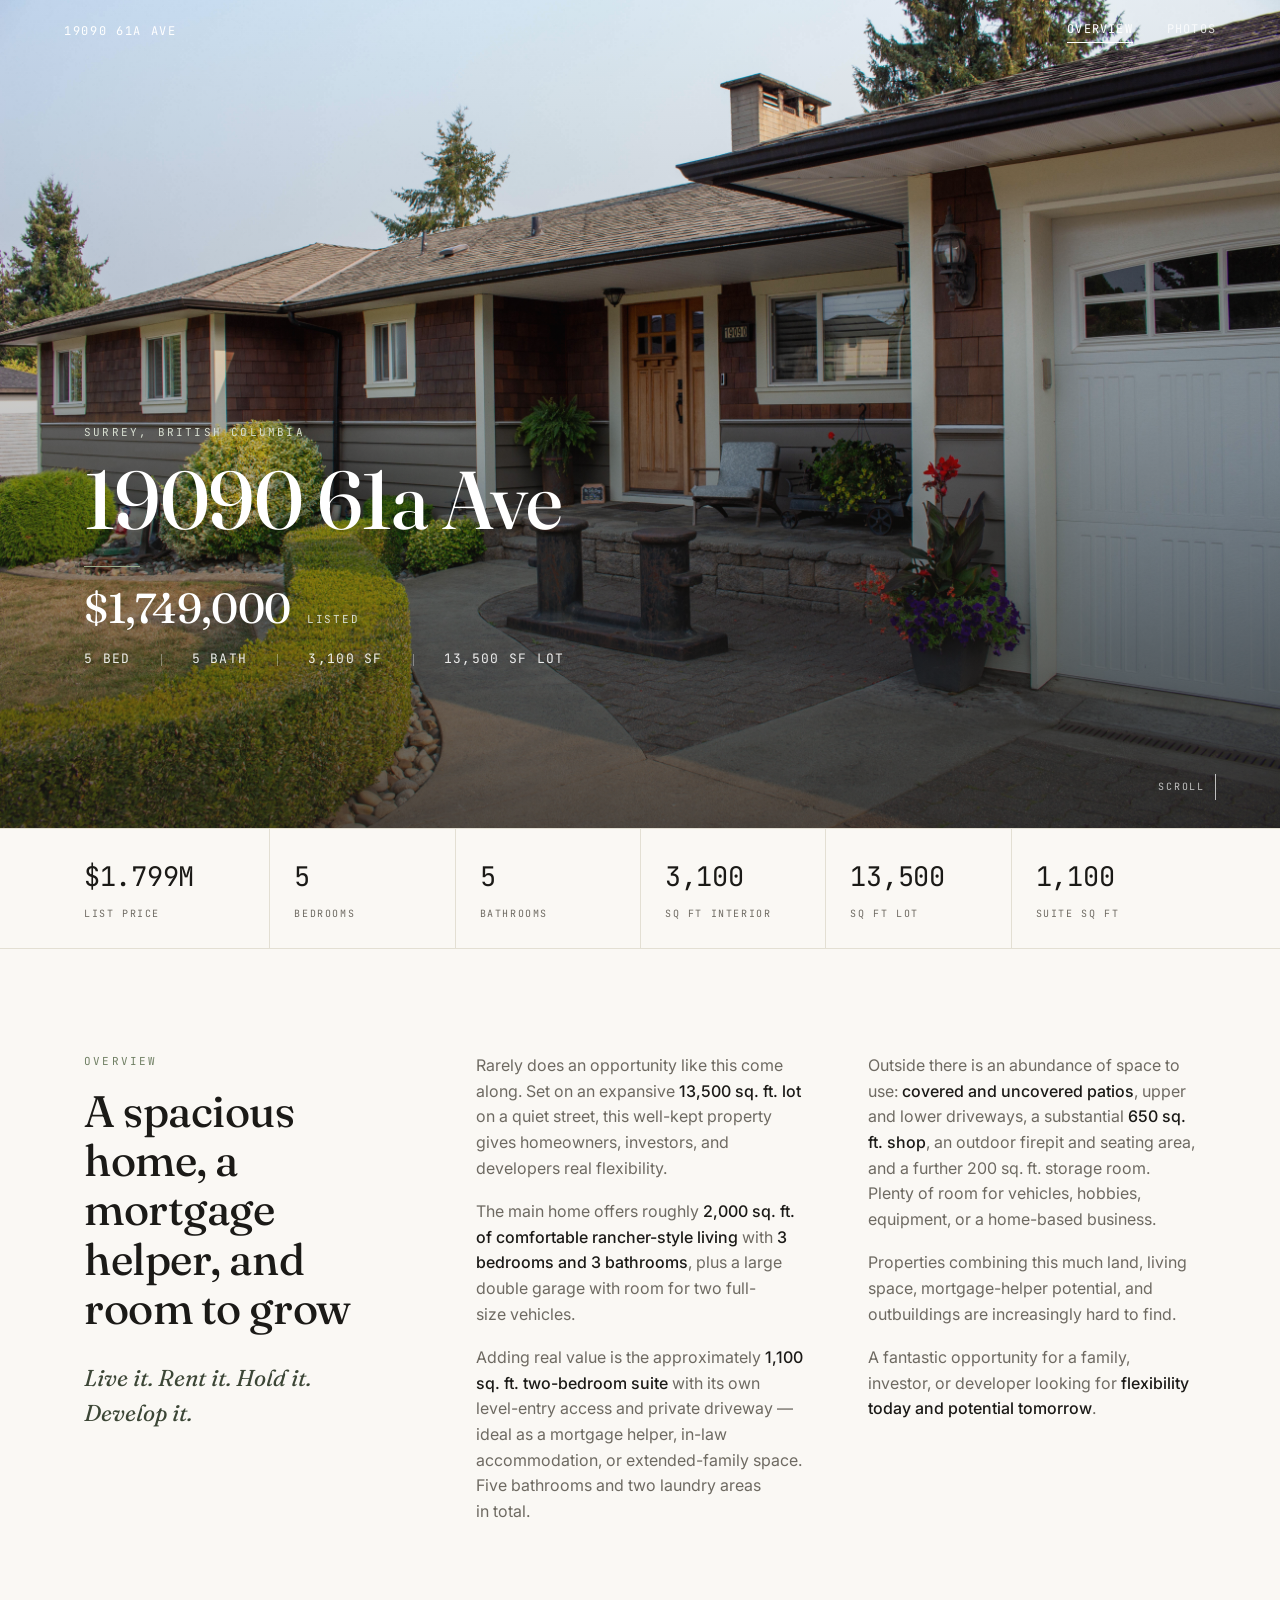
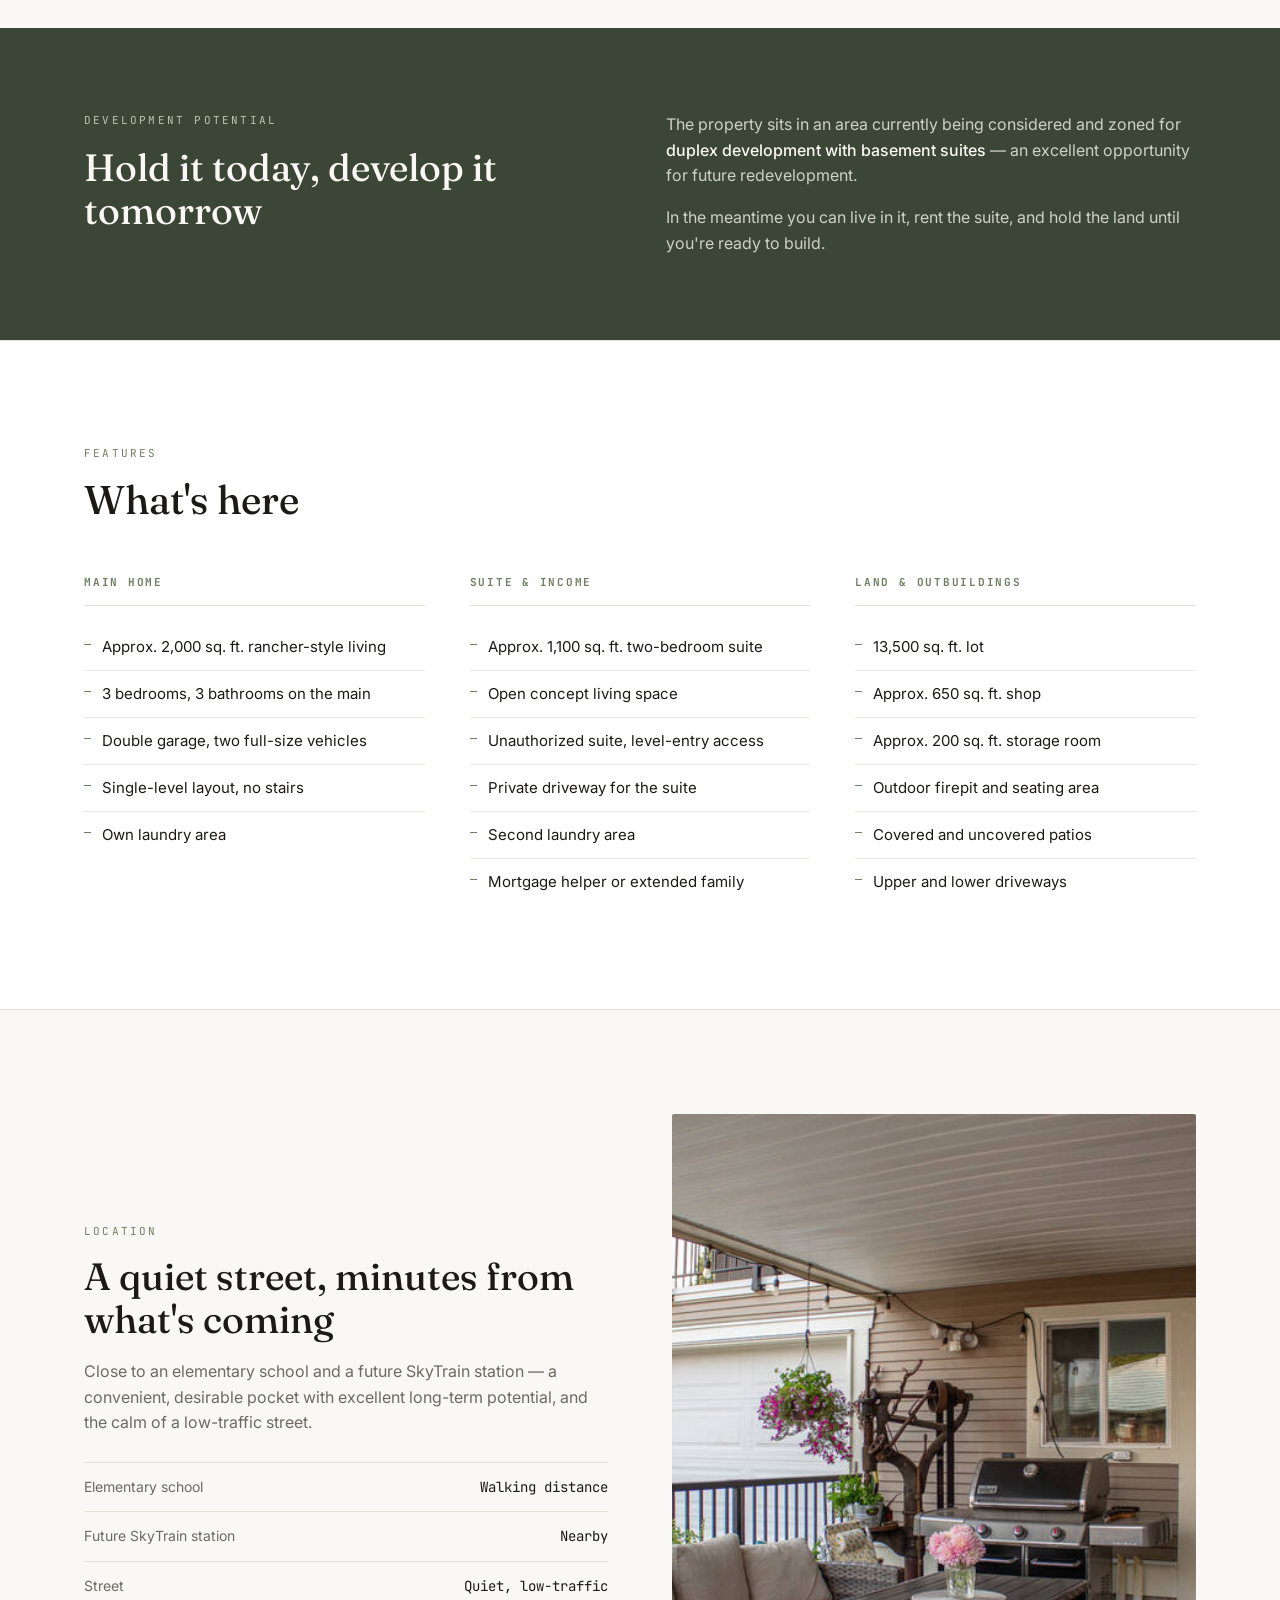
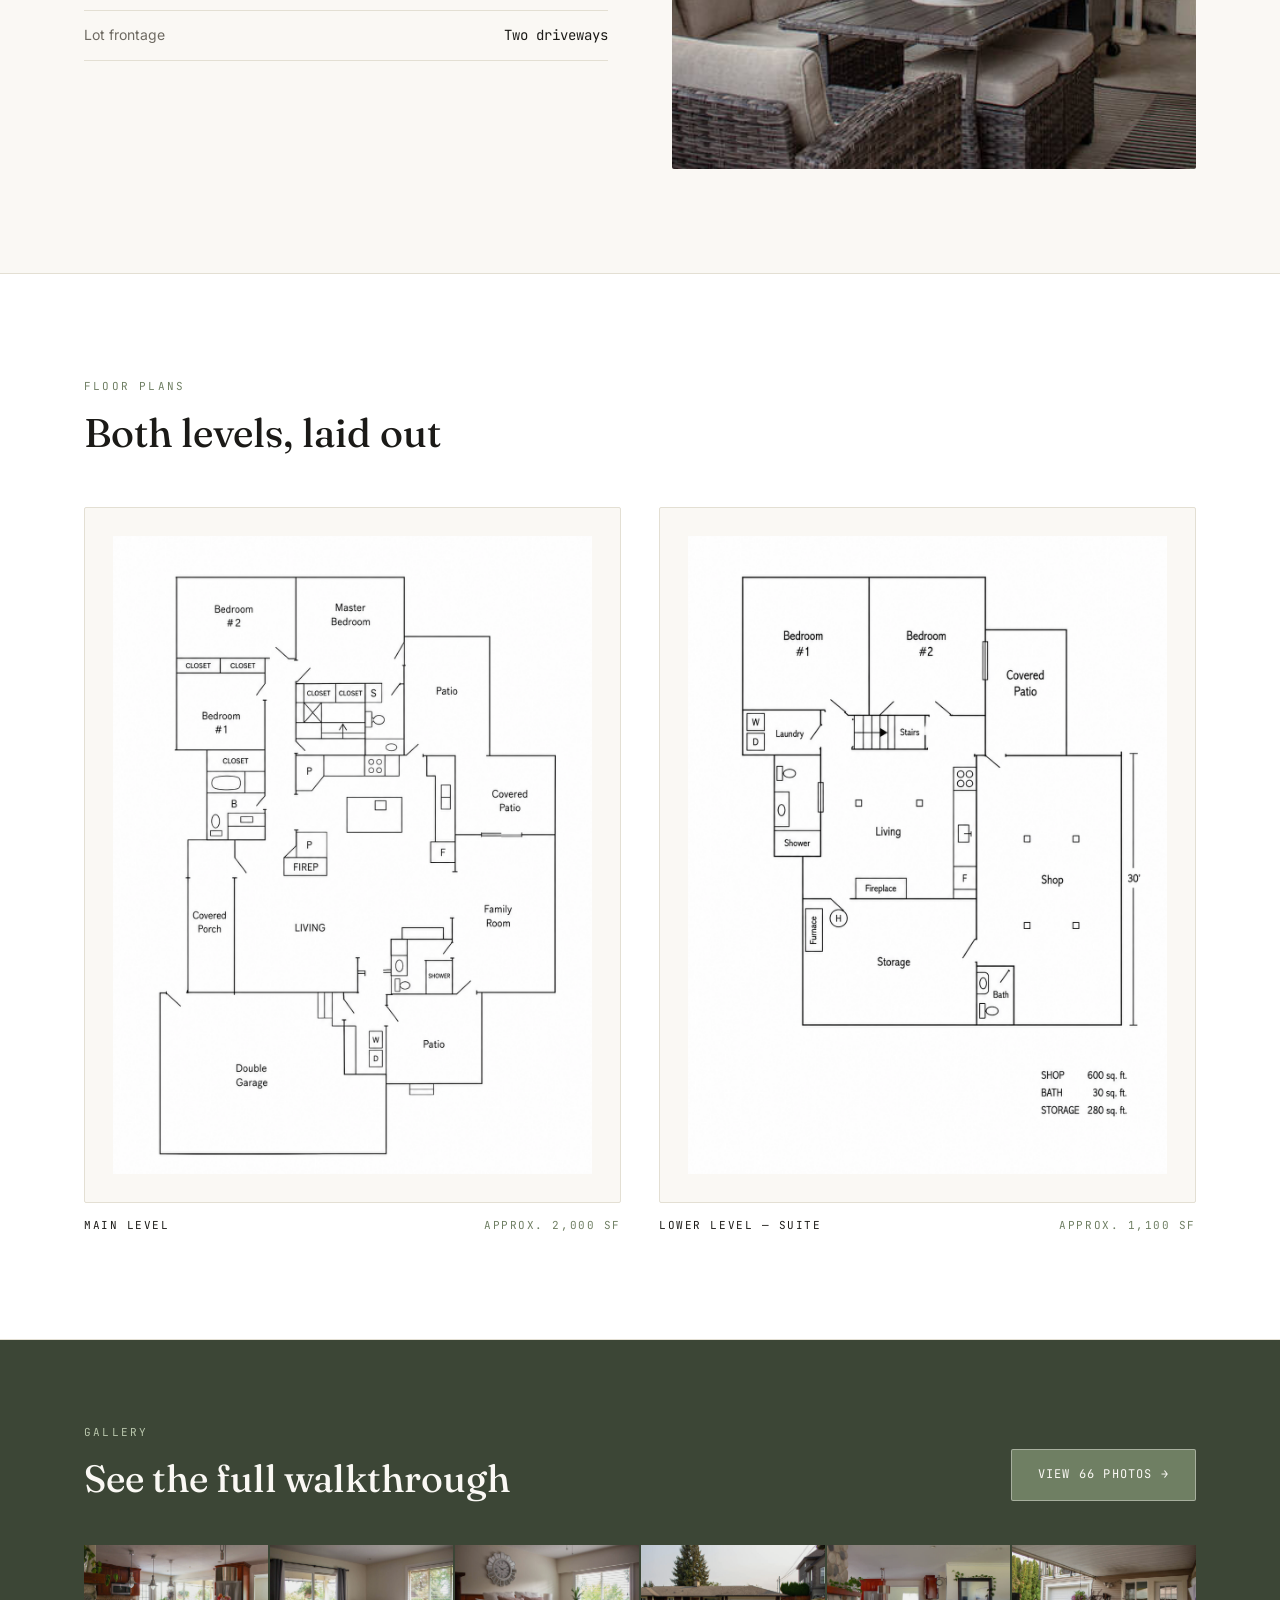
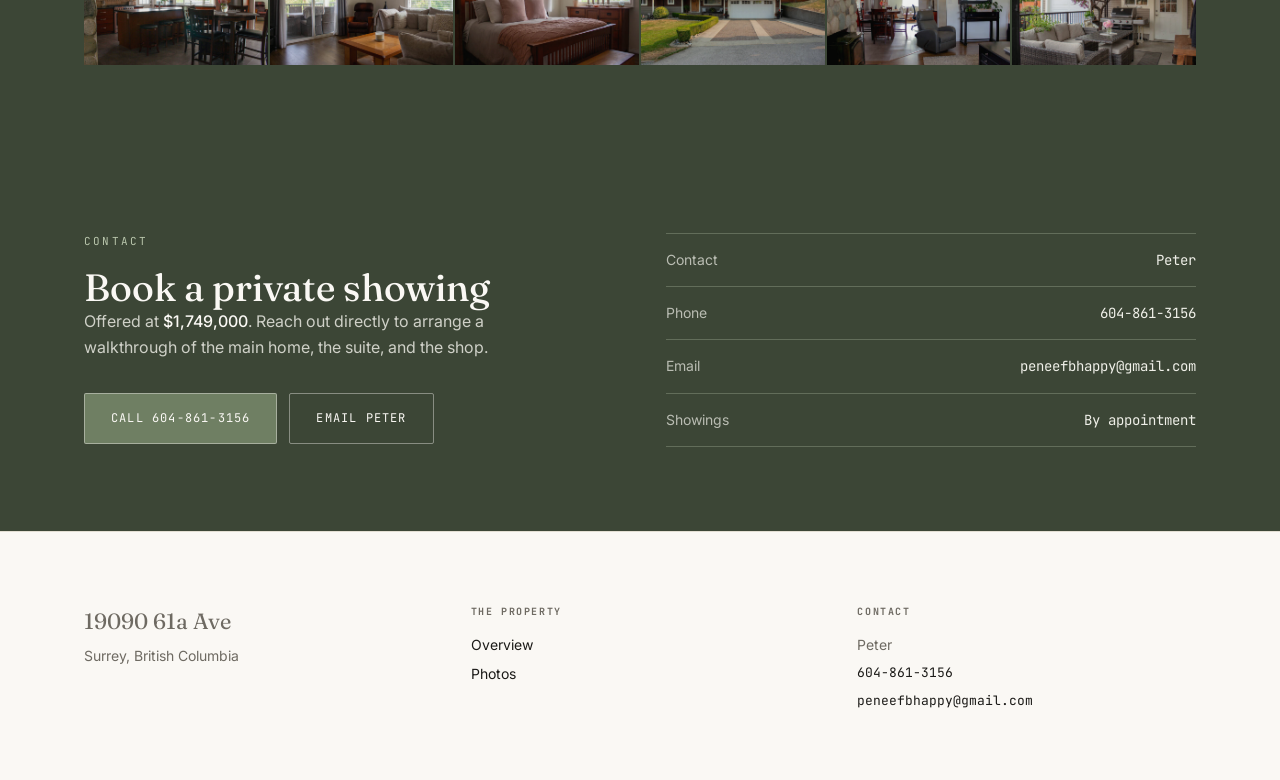
==== commit 8011088e: "Update index.html" ====
--- a/index.html
+++ b/index.html
@@ -43,7 +43,7 @@
         <h1>19090 61a Ave</h1>
         <div class="hero-rule"></div>
         <div class="hero-price">
-          <span class="amount">$1,799,000</span>
+          <span class="amount">$1,749,000</span>
           <span class="tag">Listed</span>
         </div>
         <div class="hero-meta">
@@ -350,7 +350,7 @@
             <div class="eyebrow">Contact</div>
             <h2>Book a private showing</h2>
             <p>
-              Offered at <strong>$1,799,000</strong>. Reach out directly to
+              Offered at <strong>$1,749,000</strong>. Reach out directly to
               arrange a walkthrough of the main home, the suite, and the shop.
             </p>
             <div class="contact-actions">
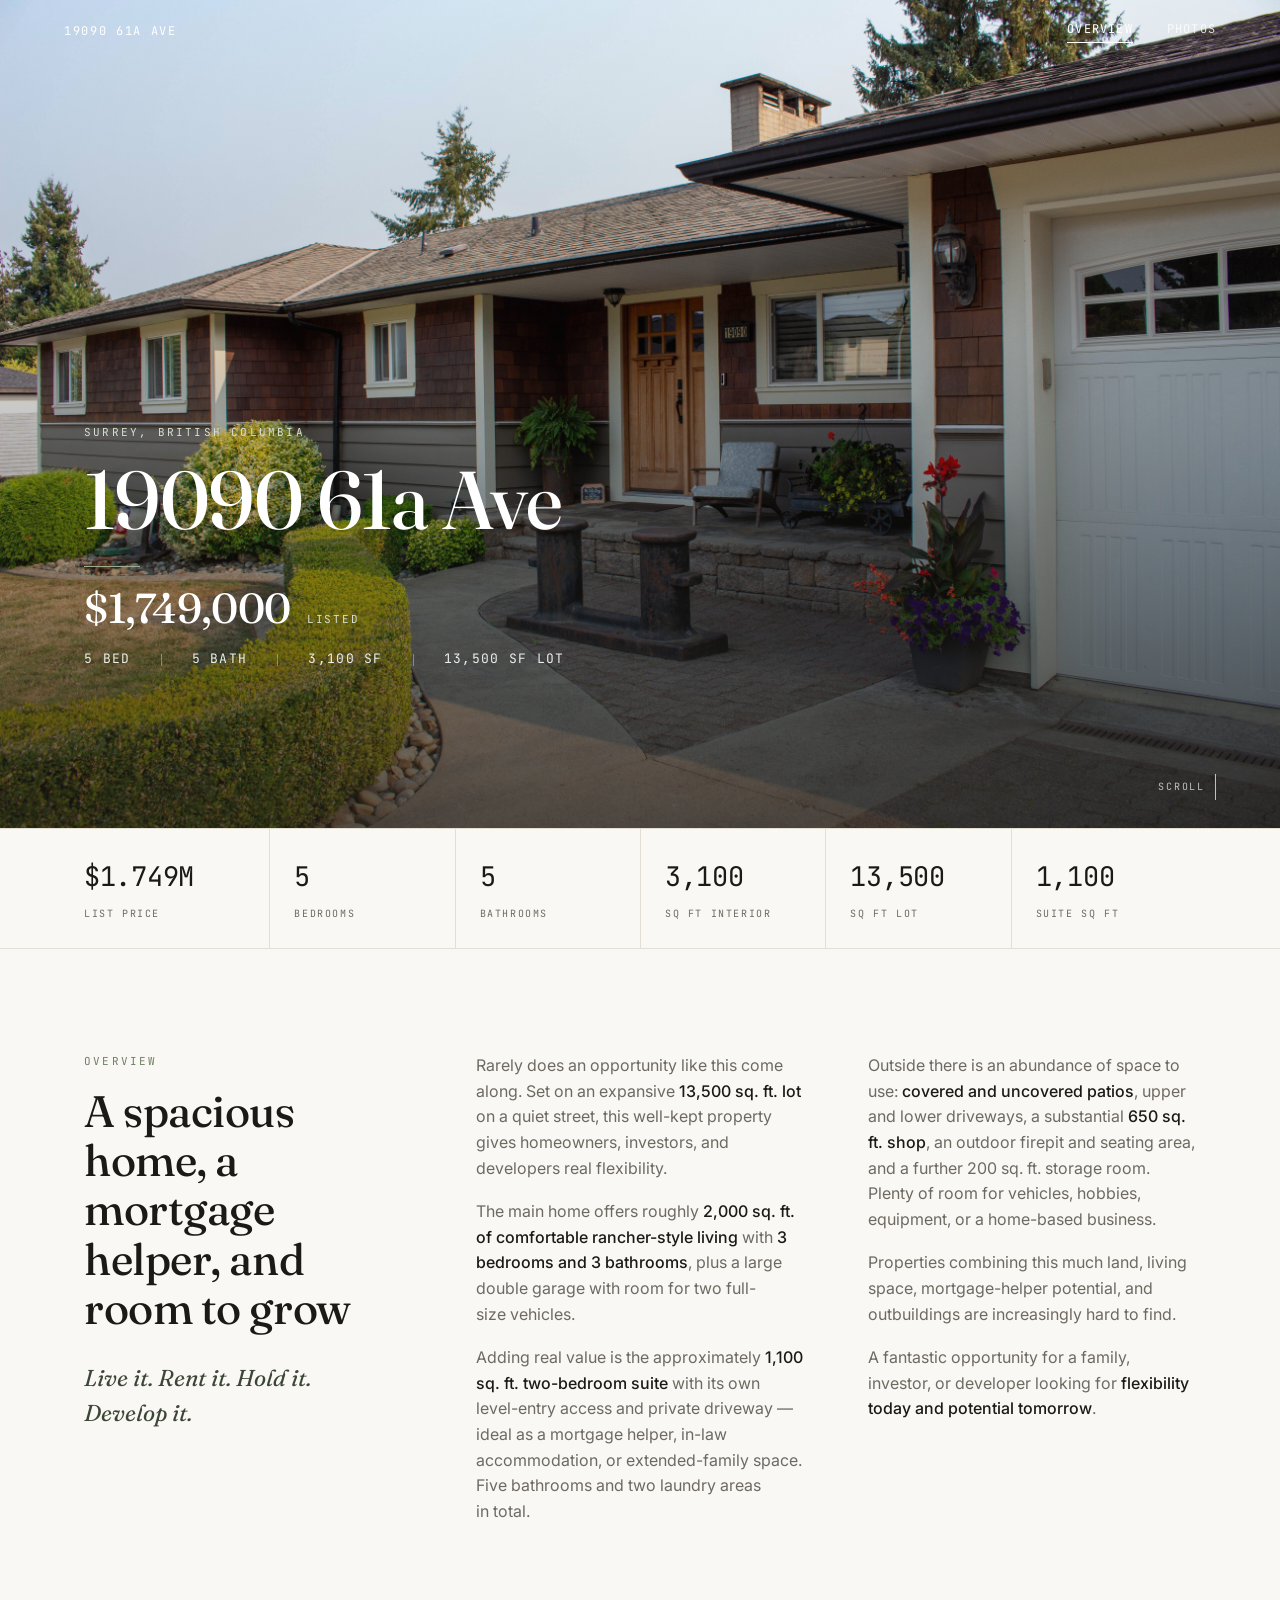
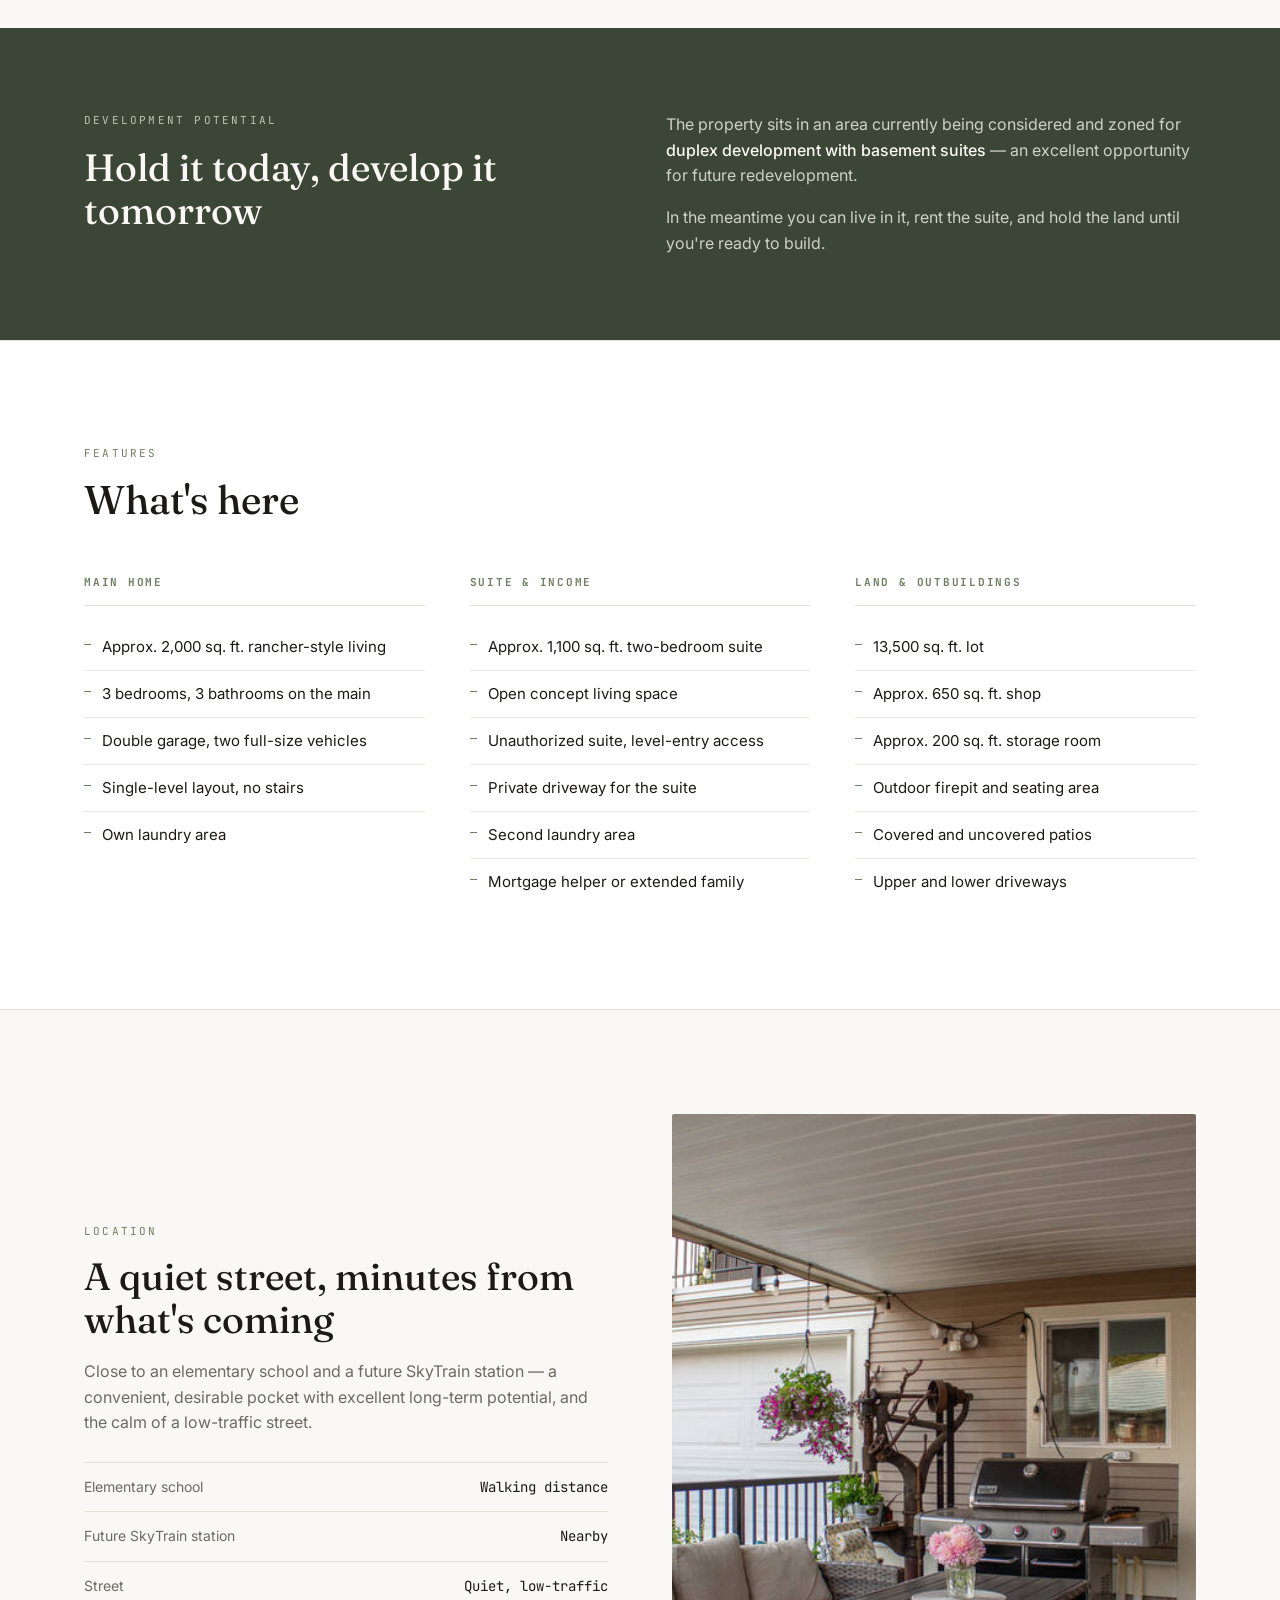
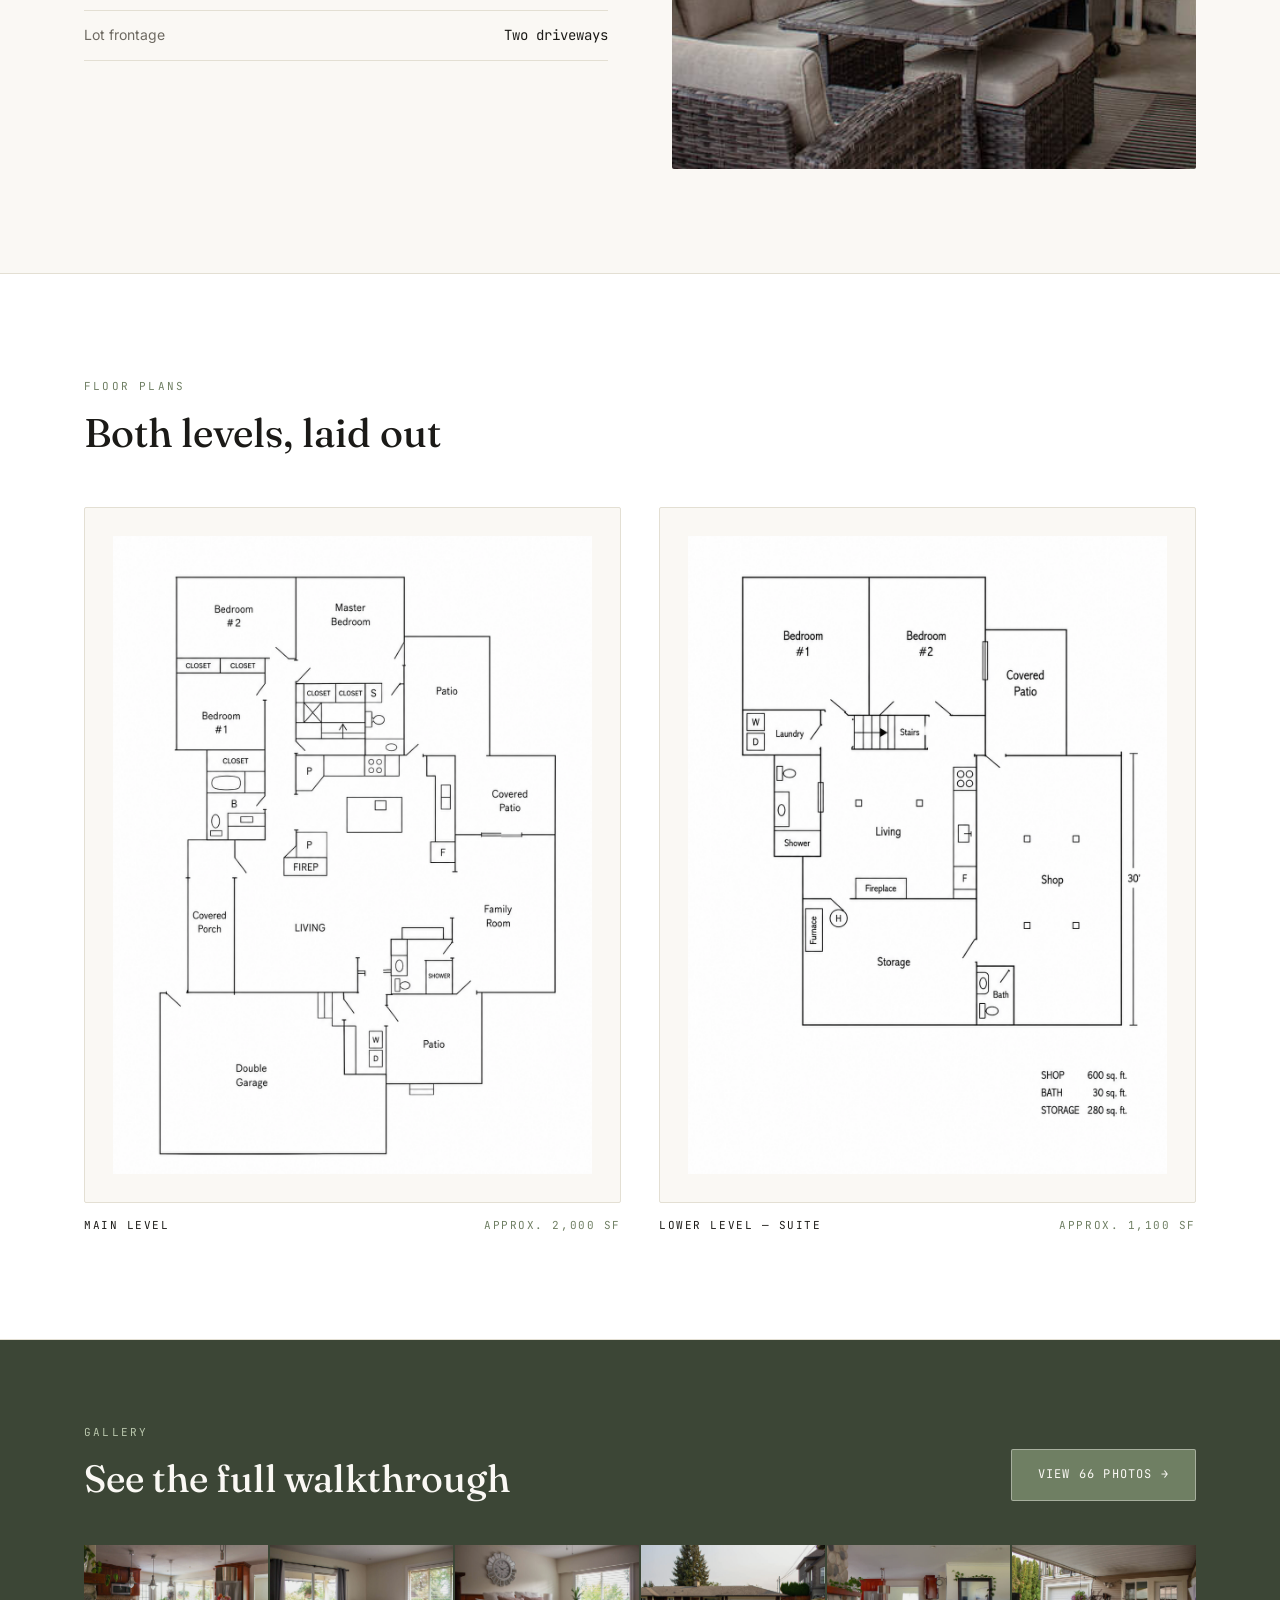
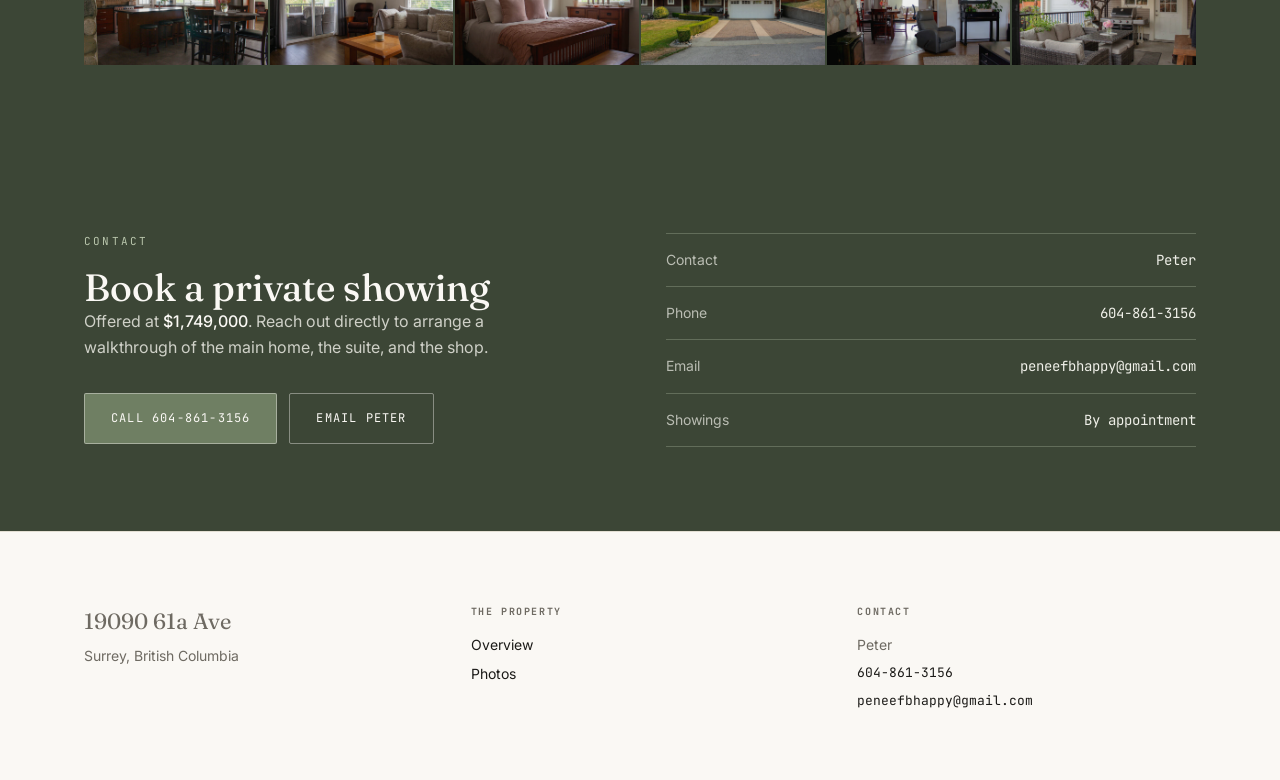
==== commit 4cda504e: "Update index.html" ====
--- a/index.html
+++ b/index.html
@@ -64,7 +64,7 @@
     <div class="spec-strip">
       <div class="wrap">
         <div class="spec">
-          <span class="num">$1.799M</span
+          <span class="num">$1.749M</span
           ><span class="lbl">List&nbsp;Price</span>
         </div>
         <div class="spec">
